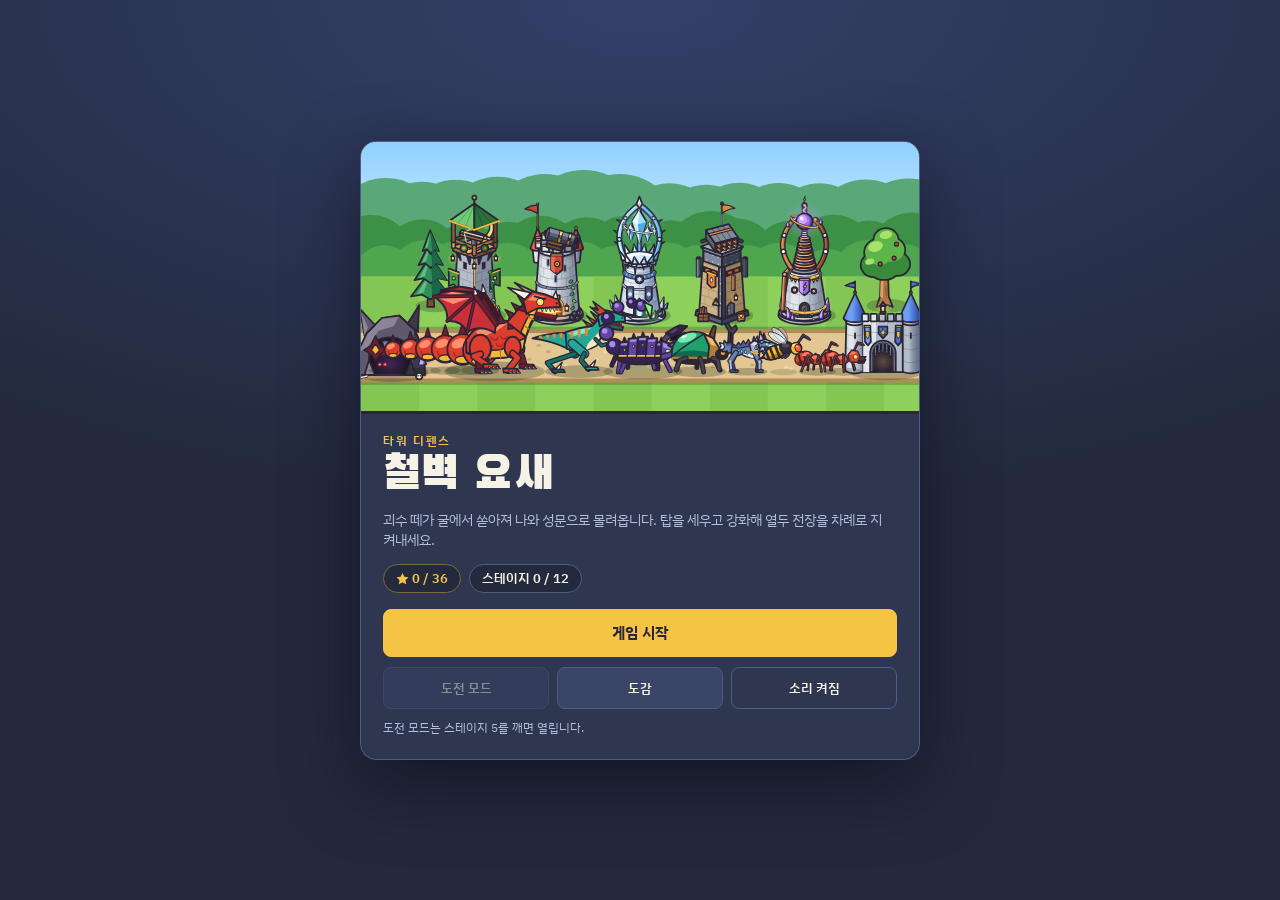
==== index.html @ b6dcef76 "로비와 스테이지 선택 추가: 열두 스테이지를 차례로 깨는 구성 게임을 열면 로비가 먼저 나오고, 스테이지를 골라 하나씩 깨 나간다.  - 로비: 탑과 괴수 행렬이 움직이는 머리 그" ====
<!doctype html>
<html lang="ko">
<head>
<meta charset="utf-8">
<meta name="viewport" content="width=device-width, initial-scale=1, viewport-fit=cover">
<title>철벽 요새</title>
<meta name="description" content="몰려오는 괴수 떼로부터 성문을 지키는 타워 디펜스 게임. 탑을 세우고 강화해 서른 번의 습격을 막아내세요.">
<meta name="theme-color" content="#232a3d">
<link rel="preconnect" href="https://fonts.googleapis.com">
<link rel="preconnect" href="https://fonts.gstatic.com" crossorigin>
<link rel="stylesheet" href="https://fonts.googleapis.com/css2?family=Black+Han+Sans&amp;family=IBM+Plex+Sans+KR:wght@400;500;600;700&amp;display=swap">
<link rel="stylesheet" href="css/style.css">
</head>
<body>
<div id="app">
  <header class="hud">
    <div class="stat lives" id="stat-lives" title="목숨">
      <svg class="ico" viewBox="0 0 20 20" aria-hidden="true"><path fill="currentColor" d="M10 17.5S3 13 3 8.2A3.8 3.8 0 0 1 10 6a3.8 3.8 0 0 1 7 2.2c0 4.8-7 9.3-7 9.3z"/></svg>
      <b id="hud-lives">20</b>
    </div>
    <div class="stat coin" title="골드">
      <svg class="ico" viewBox="0 0 20 20" aria-hidden="true"><path fill="currentColor" fill-rule="evenodd" d="M10 1.5a8.5 8.5 0 1 0 0 17 8.5 8.5 0 0 0 0-17zM7.2 7.2h5.6v5.6H7.2z"/></svg>
      <b id="hud-gold">220</b>
    </div>
    <div class="stat">
      <span class="sub stage-tag" id="hud-stage"></span><span class="sub">웨이브</span><b id="hud-wave">0</b><span class="sub" id="hud-of">/30</span>
    </div>
    <div class="hud-btns">
      <button class="icon-btn" id="btn-speed" type="button" aria-label="게임 속도" title="게임 속도">1×</button>
      <button class="icon-btn" id="btn-pause" type="button" aria-label="일시정지" aria-pressed="false" title="일시정지 (P)">
        <svg viewBox="0 0 20 20" aria-hidden="true"><path fill="currentColor" d="M5 3.5h3.5v13H5zM11.5 3.5H15v13h-3.5z"/></svg>
      </button>
      <button class="icon-btn sound-toggle" id="btn-sound" type="button" aria-label="소리" aria-pressed="true" title="소리">
        <svg viewBox="0 0 20 20" aria-hidden="true">
          <path fill="currentColor" d="M3 7.5h3L10.5 4v12L6 12.5H3z"/>
          <path class="on-mark" fill="none" stroke="currentColor" stroke-width="1.6" stroke-linecap="round" d="M13 7.2a4 4 0 0 1 0 5.6M15.2 5a7 7 0 0 1 0 10"/>
          <path class="off-mark" fill="none" stroke="currentColor" stroke-width="1.6" stroke-linecap="round" d="M13 7.5l4.5 5M17.5 7.5l-4.5 5"/>
        </svg>
      </button>
      <button class="icon-btn" id="btn-menu" type="button" aria-label="메뉴" title="메뉴">
        <svg viewBox="0 0 20 20" aria-hidden="true"><path fill="none" stroke="currentColor" stroke-width="1.8" stroke-linecap="round" d="M4 6h12M4 10h12M4 14h12"/></svg>
      </button>
    </div>
  </header>

  <main class="stage" id="stage">
    <canvas id="board" aria-label="전장. 빈 땅을 눌러 탑을 세웁니다."></canvas>
    <div class="toast" id="toast" role="status" hidden></div>
  </main>

  <aside class="tray" id="tray">
    <section class="panel" id="wavebox" aria-label="웨이브">
      <div class="wave-info">
        <span class="label" id="wave-label">다음</span>
        <div class="chips" id="wave-chips"></div>
        <span class="remain" id="wave-remain" hidden></span>
      </div>
      <div class="wave-go">
        <label class="auto" title="웨이브를 막아내면 다음 웨이브를 곧바로 부릅니다"><input type="checkbox" id="opt-auto"><span>자동</span></label>
        <button class="btn primary" id="btn-start" type="button">시작</button>
      </div>
    </section>

    <section class="panel" id="placing" hidden>
      <div class="placing-text">
        <div class="row"><strong id="plc-name"></strong><span class="stats" id="plc-stats"></span></div>
        <p class="blurb" id="plc-blurb"></p>
      </div>
      <button class="btn ghost" id="btn-cancel" type="button">취소</button>
    </section>

    <section id="shop" aria-label="탑"></section>

    <section class="panel" id="selected" hidden>
      <div class="row"><strong id="sel-name"></strong><span class="lvl" id="sel-level"></span><span class="stats" id="sel-stats"></span></div>
      <div class="actions-row">
        <button class="btn up" id="btn-upgrade" type="button"></button>
        <button class="btn" id="btn-sell" type="button"></button>
        <button class="btn" id="btn-target" type="button" title="누구를 먼저 노릴지 바꿉니다"></button>
        <button class="btn ghost" id="btn-close" type="button">닫기</button>
      </div>
    </section>
  </aside>
</div>

<!-- 로비 -->
<div class="screen" id="lobby">
  <div class="lobby">
    <canvas class="hero" id="hero" aria-hidden="true"></canvas>
    <div class="lobby-body">
      <p class="eyebrow">타워 디펜스</p>
      <h1>철벽 요새</h1>
      <p class="lede">괴수 떼가 굴에서 쏟아져 나와 성문으로 몰려옵니다. 탑을 세우고 강화해 열두 전장을 차례로 지켜내세요.</p>
      <div class="progress" id="lobby-progress"></div>
      <div class="lobby-actions">
        <button class="btn primary big" id="btn-play" type="button">스테이지 선택</button>
        <button class="btn big" id="btn-continue" type="button" hidden></button>
        <div class="lobby-row">
          <button class="btn" id="btn-challenge" type="button">도전 모드</button>
          <button class="btn" id="btn-codex" type="button">도감</button>
          <button class="btn ghost sound-toggle" id="btn-sound2" type="button" aria-pressed="true">소리 켜짐</button>
        </div>
        <p class="lobby-hint" id="lobby-hint"></p>
      </div>
    </div>
  </div>
</div>

<!-- 스테이지 선택 -->
<div class="screen" id="stages" hidden>
  <div class="board-screen">
    <header class="screen-head">
      <button class="btn ghost" id="btn-stages-back" type="button">← 로비</button>
      <h2>스테이지 선택</h2>
      <span class="stars-total" id="stages-total"></span>
    </header>
    <div class="stage-layout">
      <div class="stage-grid" id="stage-grid" role="radiogroup" aria-label="스테이지"></div>
      <section class="stage-detail" aria-live="polite">
        <canvas id="stage-thumb" width="480" height="300" aria-hidden="true"></canvas>
        <div class="stage-info">
          <p class="eyebrow" id="stage-no"></p>
          <h3 id="stage-name"></h3>
          <p class="stage-meta" id="stage-meta"></p>
          <div class="chips wrap" id="stage-enemies"></div>
          <p class="stage-note" id="stage-note"></p>
          <button class="btn primary big" id="btn-stage-start" type="button">시작</button>
        </div>
      </section>
    </div>
  </div>
</div>

<!-- 도전 모드 -->
<div class="screen" id="challenge" hidden>
  <div class="board-screen narrow">
    <header class="screen-head">
      <button class="btn ghost" id="btn-challenge-back" type="button">← 로비</button>
      <h2>도전 모드</h2>
    </header>
    <p class="lede">전장과 난이도를 골라 서른 웨이브를 버팁니다. 다 막아내면 무한 모드로 이어 갈 수 있습니다.</p>
    <div class="field">
      <span class="label" id="lbl-map">전장</span>
      <div class="maps" id="maps" role="radiogroup" aria-labelledby="lbl-map"></div>
      <p class="map-note" id="map-note"></p>
    </div>
    <div class="field">
      <span class="label" id="lbl-diff">난이도</span>
      <div class="seg" id="diffs" role="radiogroup" aria-labelledby="lbl-diff"></div>
    </div>
    <button class="btn primary big wide" id="btn-challenge-start" type="button">시작</button>
  </div>
</div>

<!-- 도감 -->
<div class="screen" id="codex" hidden>
  <div class="board-screen">
    <header class="screen-head">
      <button class="btn ghost" id="btn-codex-back" type="button">← 로비</button>
      <h2>도감</h2>
    </header>
    <h3 class="codex-title">탑</h3>
    <div class="codex-list" id="codex-towers"></div>
    <h3 class="codex-title">괴수</h3>
    <div class="codex-list" id="codex-enemies"></div>
  </div>
</div>

<!-- 일시정지 메뉴 -->
<div class="overlay" id="pause" hidden>
  <div class="sheet small">
    <p class="eyebrow" id="pause-eyebrow"></p>
    <h2 id="pause-title">잠시 멈춤</h2>
    <div class="stack">
      <button class="btn primary big" id="btn-resume" type="button">계속하기</button>
      <button class="btn big" id="btn-restart" type="button">처음부터 다시</button>
      <button class="btn big" id="btn-quit" type="button">나가기</button>
      <button class="btn ghost sound-toggle" id="btn-sound3" type="button" aria-pressed="true">소리 켜짐</button>
    </div>
  </div>
</div>

<!-- 결과 -->
<div class="overlay" id="result" hidden>
  <div class="sheet">
    <p class="eyebrow" id="result-eyebrow"></p>
    <h2 id="result-title"></h2>
    <div class="stars" id="result-stars" hidden><span>★</span><span>★</span><span>★</span></div>
    <p class="lede" id="result-text"></p>
    <dl class="tally">
      <div><dt>막아낸 웨이브</dt><dd id="tally-wave">0</dd></div>
      <div><dt>물리친 적</dt><dd id="tally-kills">0</dd></div>
      <div><dt>남은 목숨</dt><dd id="tally-lives">0</dd></div>
    </dl>
    <div class="menu-foot">
      <div class="actions">
        <button class="btn" id="btn-home" type="button">스테이지 선택</button>
        <button class="btn" id="btn-endless" type="button" hidden>무한 모드로 계속</button>
        <button class="btn" id="btn-retry" type="button">다시 하기</button>
        <button class="btn primary" id="btn-next" type="button" hidden>다음 스테이지</button>
      </div>
    </div>
  </div>
</div>

<script src="js/data.js"></script>
<script src="js/sim.js"></script>
<script src="js/art/common.js"></script>
<script src="js/art/tower-crossbow.js"></script>
<script src="js/art/tower-cannon.js"></script>
<script src="js/art/tower-frost.js"></script>
<script src="js/art/tower-rocket.js"></script>
<script src="js/art/tower-tesla.js"></script>
<script src="js/art/enemy-ant.js"></script>
<script src="js/art/enemy-wolf.js"></script>
<script src="js/art/enemy-beetle.js"></script>
<script src="js/art/enemy-hornet.js"></script>
<script src="js/art/enemy-scorpion.js"></script>
<script src="js/art/enemy-raptor.js"></script>
<script src="js/art/enemy-dragon.js"></script>
<script src="js/art/terrain.js"></script>
<script src="js/render.js"></script>
<script src="js/audio.js"></script>
<script src="js/main.js"></script>
</body>
</html>
---- css/style.css ----
:root {
  /* 배치: 위에 상황판, 가운데 전장(캔버스), 아래에 건설 서랍. 가로로 넓은 화면에서는 서랍이 오른쪽 옆으로 간다. */
  color-scheme: dark;
  --night: #232a3d;        /* 성벽 그늘빛 바탕 */
  --night-2: #2e3650;
  --night-3: #3b4567;
  --line: #505c86;
  --paper: #f7f2e6;
  --paper-dim: #b6bfd8;
  --jade: #6fd66a;         /* 강화·좋은 소식 */
  --vermilion: #ff6b55;    /* 목숨·경고 */
  --gold: #f6c445;         /* 골드·주요 버튼 */
  --gold-deep: #dba62a;
  --ink: #2b2536;
  --stone: #b5bdca;
  --blue: #8fb8ff;
  --font-display: "Black Han Sans", "Do Hyeon", "Apple SD Gothic Neo", "Malgun Gothic", sans-serif;
  --font-ui: "IBM Plex Sans KR", "Apple SD Gothic Neo", "Malgun Gothic", "Noto Sans KR", system-ui, sans-serif;
  --gutter-l: max(16px, env(safe-area-inset-left, 0px));
  --gutter-r: max(16px, env(safe-area-inset-right, 0px));
}

*, *::before, *::after { box-sizing: border-box; }
[hidden] { display: none !important; }

html { height: 100%; }

body {
  height: 100%;
  margin: 0;
  overflow: hidden;
  background: var(--night);
  color: var(--paper);
  font-family: var(--font-ui);
  font-size: 14px;
  line-height: 1.45;
  padding-left: max(16px, env(safe-area-inset-left, 0px));
  padding-right: max(16px, env(safe-area-inset-right, 0px));
  padding-block: 8px;
  -webkit-tap-highlight-color: transparent;
  -webkit-user-select: none;
  user-select: none;
  touch-action: manipulation;
}

button { font: inherit; color: inherit; }
:focus-visible { outline: 2px solid var(--gold); outline-offset: 2px; }

#app {
  height: 100%;
  max-width: 1320px;
  margin-inline: auto;
  display: grid;
  grid-template-columns: minmax(0, 1fr);
  grid-template-rows: auto minmax(0, 1fr) auto;
  grid-template-areas: "hud" "stage" "tray";
  gap: 8px;
}

/* ───── 상황판 ───── */

.hud {
  grid-area: hud;
  display: flex;
  align-items: center;
  gap: 12px;
  min-height: 36px;
}

.stat {
  display: inline-flex;
  align-items: baseline;
  gap: 4px;
  font-size: 17px;
  font-variant-numeric: tabular-nums;
  white-space: nowrap;
}
.stat b { font-weight: 700; }
.stat .ico { width: 16px; height: 16px; align-self: center; flex: none; }
.stat.lives .ico { color: var(--vermilion); }
.stat.coin .ico { color: var(--gold); }
.stat .sub { font-size: 12px; color: var(--paper-dim); }
.stat.low b { color: var(--vermilion); }

.hud-btns { margin-left: auto; display: flex; gap: 6px; }

.icon-btn {
  width: 36px;
  height: 36px;
  padding: 0;
  display: grid;
  place-items: center;
  border: 1px solid var(--line);
  border-radius: 8px;
  background: var(--night-2);
  font-weight: 700;
  font-size: 13px;
  font-variant-numeric: tabular-nums;
  cursor: pointer;
}
.icon-btn svg { width: 18px; height: 18px; }
.icon-btn:hover { background: var(--night-3); }
.icon-btn.on { background: var(--gold); border-color: var(--gold); color: var(--ink); }
#btn-sound .off-mark { display: none; }
#btn-sound[aria-pressed="false"] .off-mark { display: inline; }
#btn-sound[aria-pressed="false"] .on-mark { display: none; }

/* ───── 고갯길 ───── */

.stage {
  grid-area: stage;
  position: relative;
  min-width: 0;
  min-height: 0;
  overflow: hidden;
}

#board {
  position: absolute;
  display: block;
  border-radius: 10px;
  background: #84c653;
  cursor: pointer;
  touch-action: none;
}

.toast {
  position: absolute;
  left: 50%;
  bottom: 10px;
  transform: translateX(-50%);
  width: max-content;
  max-width: calc(100% - 20px);
  padding: 7px 14px;
  border: 1px solid var(--line);
  border-radius: 12px;
  background: rgba(35, 42, 61, 0.95);
  font-size: 13px;
  text-align: center;
  text-wrap: balance;
  pointer-events: none;
}

/* ───── 건설 서랍 ───── */

.tray {
  grid-area: tray;
  display: grid;
  grid-template-columns: minmax(0, 1fr);
  grid-template-rows: 62px 90px;
  gap: 8px;
  min-height: 0;
}

.panel {
  min-width: 0;
  padding: 8px 10px;
  border: 1px solid var(--line);
  border-radius: 10px;
  background: var(--night-2);
}

#wavebox, #placing { grid-row: 1; grid-column: 1; }
#shop, #selected { grid-row: 2; grid-column: 1; }
.tray.is-placing #wavebox { visibility: hidden; }
.tray.is-selected #shop { visibility: hidden; }

.label {
  font-size: 12px;
  font-weight: 600;
  color: var(--paper-dim);
  white-space: nowrap;
}

#wavebox { display: flex; align-items: center; gap: 10px; }
.wave-info { flex: 1; min-width: 0; display: flex; align-items: center; gap: 8px; overflow: hidden; }
.wave-go { display: flex; align-items: center; gap: 10px; flex: none; }

.chips { display: flex; gap: 6px; min-width: 0; }
.chip {
  display: inline-flex;
  align-items: center;
  gap: 1px;
  padding: 0 6px 0 0;
  border: 0;
  background: none;
  font-size: 13px;
  font-weight: 600;
  font-variant-numeric: tabular-nums;
  white-space: nowrap;
  cursor: pointer;
}
.chip canvas { width: 28px; height: 28px; }
.remain { font-size: 13px; font-variant-numeric: tabular-nums; white-space: nowrap; }

.auto {
  display: inline-flex;
  align-items: center;
  gap: 5px;
  font-size: 12px;
  color: var(--paper-dim);
  white-space: nowrap;
  cursor: pointer;
}
.auto input { width: 16px; height: 16px; margin: 0; accent-color: var(--jade); }

.btn {
  appearance: none;
  min-height: 34px;
  padding: 6px 12px;
  border: 1px solid var(--line);
  border-radius: 8px;
  background: var(--night-3);
  font-size: 13px;
  font-weight: 600;
  font-variant-numeric: tabular-nums;
  white-space: nowrap;
  cursor: pointer;
}
.btn:hover:not(:disabled) { border-color: var(--paper-dim); }
.btn:disabled { opacity: 0.45; cursor: default; }
.btn.primary { background: var(--gold); border-color: var(--gold); color: var(--ink); font-weight: 700; }
.btn.primary:hover:not(:disabled) { background: #ffd666; border-color: #ffd666; }
.btn.up { background: #2f6a3c; border-color: var(--jade); }
.btn.ghost { background: none; }
.btn .unit, .card-cost i { font-style: normal; font-weight: 500; font-size: 0.85em; opacity: 0.8; margin-left: 1px; }

#placing { display: flex; align-items: center; gap: 10px; padding-block: 6px; }
.placing-text { flex: 1; min-width: 0; }
.row { display: flex; align-items: baseline; gap: 8px; min-width: 0; }
.row strong { font-size: 14px; white-space: nowrap; }
.lvl { font-size: 12px; color: var(--gold); white-space: nowrap; }
.stats {
  min-width: 0;
  overflow: hidden;
  text-overflow: ellipsis;
  white-space: nowrap;
  font-size: 12px;
  font-variant-numeric: tabular-nums;
}
.stats i { font-style: normal; color: var(--paper-dim); margin-right: 3px; }
.stats span + span { margin-left: 9px; }
.stats em { font-style: normal; color: var(--jade); }
.blurb {
  margin: 0;
  display: -webkit-box;
  -webkit-box-orient: vertical;
  -webkit-line-clamp: 2;
  line-clamp: 2;
  overflow: hidden;
  font-size: 12px;
  line-height: 1.3;
  color: var(--paper-dim);
}

#selected { display: flex; flex-direction: column; justify-content: center; gap: 6px; }
.actions-row { display: flex; gap: 6px; }
.actions-row .btn { flex: 1 1 0; min-width: 0; padding-inline: 6px; }
.actions-row .btn.ghost { flex: 0 0 auto; padding-inline: 10px; }

#shop { display: grid; grid-template-columns: repeat(5, minmax(0, 1fr)); gap: 6px; }

.card {
  position: relative;
  min-width: 0;
  padding: 4px 2px;
  display: flex;
  flex-direction: column;
  align-items: center;
  justify-content: center;
  gap: 0;
  border: 1px solid var(--line);
  border-radius: 10px;
  background: var(--night-2);
  cursor: pointer;
}
.card:hover { background: var(--night-3); }
.card-ico { width: 42px; height: 49px; margin-top: -4px; }
.card-nm { font-size: 12px; font-weight: 600; line-height: 1.25; }
.card-cost { font-size: 12px; line-height: 1.25; color: var(--gold); font-variant-numeric: tabular-nums; }
.card-key { display: none; }
.card.poor .card-ico, .card.poor .card-nm { opacity: 0.45; }
.card.poor .card-cost { color: var(--vermilion); }
.card[aria-pressed="true"] { border-color: var(--gold); background: var(--night-3); box-shadow: inset 0 0 0 1px var(--gold); }
.card.locked { cursor: default; border-style: dashed; background: var(--night); }
.card.locked .card-ico { opacity: 0.25; filter: grayscale(1); }
.card.locked .card-nm { opacity: 0.5; }
.card.locked .card-cost { color: var(--paper-dim); font-size: 10.5px; }

/* ───── 넓은 화면: 서랍을 오른쪽으로 ───── */

@media (min-aspect-ratio: 5/4) {
  #app {
    grid-template-columns: minmax(0, 1fr) clamp(208px, 25vw, 288px);
    grid-template-rows: auto minmax(0, 1fr);
    grid-template-areas: "hud hud" "stage tray";
    column-gap: 12px;
  }
  .hud { gap: 20px; }
  .tray {
    grid-template-rows: auto auto auto;
    align-content: start;
    overflow-y: auto;
    scrollbar-width: thin;
  }
  #wavebox { grid-row: 1; flex-direction: column; align-items: stretch; gap: 8px; }
  #shop { grid-row: 2; grid-template-columns: minmax(0, 1fr); }
  #placing, #selected { grid-row: 3; }
  .tray.is-placing #wavebox, .tray.is-selected #shop { visibility: visible; }

  .wave-info { min-height: 30px; }
  .wave-go { justify-content: space-between; }
  .wave-go .btn { flex: 1; }

  .card {
    flex-direction: row;
    justify-content: flex-start;
    gap: 8px;
    padding: 3px 10px 3px 6px;
    text-align: left;
  }
  .card-ico { width: 38px; height: 44px; margin-top: 0; }
  .card-nm { flex: 1; font-size: 14px; }
  .card-cost { font-size: 13px; }
  .card-key {
    display: inline-block;
    min-width: 18px;
    padding: 0 4px;
    border: 1px solid var(--line);
    border-radius: 4px;
    font-size: 11px;
    text-align: center;
    color: var(--paper-dim);
  }

  #placing { flex-direction: column; align-items: stretch; }
  .row { flex-wrap: wrap; row-gap: 2px; }
  .stats { white-space: normal; }
  .blurb { display: block; margin-top: 4px; line-height: 1.45; }
  .actions-row { flex-wrap: wrap; }
  .actions-row .btn { flex: 1 1 40%; }
  .actions-row .btn.ghost { flex: 1 1 40%; }
}

@media (min-aspect-ratio: 5/4) and (max-height: 520px) {
  .card-ico { width: 27px; height: 32px; margin-top: 0; }
  .card { padding-block: 2px; }
  .tray { gap: 6px; }
}

@media (max-width: 520px) {
  .stage-tag { display: none; }
}
@media (max-width: 420px) {
  #btn-sound { display: none; }
  .hud { gap: 10px; }
}

/* ───── 로비와 그 아래 화면들 ───── */

.screen {
  position: fixed;
  inset: 0;
  z-index: 30;
  display: grid;
  place-items: center;
  overflow-y: auto;
  padding: calc(14px + env(safe-area-inset-top, 0px)) var(--gutter-r) calc(14px + env(safe-area-inset-bottom, 0px)) var(--gutter-l);
  background:
    radial-gradient(120% 80% at 50% 0%, #34406a 0%, transparent 70%),
    var(--night);
  -webkit-user-select: none;
  user-select: none;
}

.lobby, .board-screen {
  width: min(100%, 880px);
  border: 1px solid var(--line);
  border-radius: 16px;
  background: var(--night-2);
  box-shadow: 0 24px 70px rgba(8, 10, 22, 0.55);
}
.lobby { width: min(100%, 560px); overflow: hidden; }
.board-screen { padding: 14px 18px 20px; }
.board-screen.narrow { width: min(100%, 620px); }

.hero {
  display: block;
  width: 100%;
  aspect-ratio: 2.05 / 1;
  background: #8ed05c;
  border-bottom: 3px solid var(--ink);
}
.lobby-body { padding: 18px 22px 22px; }
.lobby h1, .screen-head h2, .sheet h1, .sheet h2 {
  margin: 2px 0 8px;
  font-family: var(--font-display);
  font-weight: 400;
  line-height: 1.1;
  text-wrap: balance;
}
.lobby h1 { font-size: 46px; letter-spacing: 0.01em; }

.eyebrow {
  margin: 0;
  font-size: 12px;
  font-weight: 600;
  letter-spacing: 0.14em;
  color: var(--gold);
}
.lede { margin: 0 0 14px; color: var(--paper-dim); max-width: 36em; }

.progress { display: flex; flex-wrap: wrap; gap: 8px; margin-bottom: 16px; }
.pill {
  padding: 4px 12px;
  border: 1px solid var(--line);
  border-radius: 999px;
  background: var(--night);
  font-size: 13px;
  font-weight: 600;
  font-variant-numeric: tabular-nums;
}
.pill.gold { color: var(--gold); border-color: #7a6a3a; }

.lobby-actions { display: grid; gap: 10px; }
.lobby-row { display: grid; grid-template-columns: repeat(3, minmax(0, 1fr)); gap: 8px; }
.lobby-row .btn { min-height: 42px; padding-inline: 6px; }
.lobby-hint { margin: 0; min-height: 1.45em; font-size: 12px; color: var(--paper-dim); }
.btn.big { min-height: 48px; font-size: 15px; }
.btn.wide { width: 100%; }

.screen-head { display: flex; align-items: center; gap: 10px; margin-bottom: 12px; }
.screen-head h2 { flex: 1; margin: 0; font-size: 26px; }
.stars-total { font-weight: 700; color: var(--gold); font-variant-numeric: tabular-nums; white-space: nowrap; }

/* 스테이지 선택 */
.stage-layout { display: grid; grid-template-columns: minmax(0, 1fr); gap: 14px; }
.stage-grid { display: grid; grid-template-columns: repeat(4, minmax(0, 1fr)); gap: 8px; align-content: start; }
.stage-tile {
  min-width: 0;
  aspect-ratio: 1 / 0.86;
  padding: 4px;
  display: flex;
  flex-direction: column;
  align-items: center;
  justify-content: center;
  gap: 2px;
  border: 2px solid var(--line);
  border-radius: 12px;
  background: var(--night-3);
  cursor: pointer;
}
.stage-tile .num { font-family: var(--font-display); font-size: 28px; line-height: 1; }
.tile-stars { font-size: 13px; letter-spacing: 1px; color: var(--gold); white-space: nowrap; }
.stage-tile.done { background: #3a5a4a; border-color: #5c8f6c; }
.stage-tile.locked { background: var(--night); border-style: dashed; cursor: default; }
.stage-tile.locked .num { opacity: 0.35; }
.stage-tile.locked .tile-stars { color: var(--paper-dim); letter-spacing: 0; font-size: 11px; }
.stage-tile[aria-checked="true"] { border-color: var(--gold); box-shadow: 0 0 0 2px var(--gold); }

.stage-detail {
  display: grid;
  grid-template-columns: minmax(0, 1fr);
  gap: 12px;
  padding: 12px;
  border: 1px solid var(--line);
  border-radius: 12px;
  background: var(--night);
}
#stage-thumb { display: block; width: 100%; aspect-ratio: 16 / 10; border-radius: 8px; border: 2px solid var(--ink); }
.stage-info { min-width: 0; display: grid; gap: 6px; align-content: start; }
.stage-info h3 { margin: 0; font-family: var(--font-display); font-weight: 400; font-size: 26px; line-height: 1.15; }
.stage-meta { margin: 0; font-size: 13px; color: var(--paper-dim); font-variant-numeric: tabular-nums; }
.stage-note { margin: 0; min-height: 2.9em; font-size: 13px; }
.chips.wrap { flex-wrap: wrap; gap: 2px; }
.chips.wrap .chip { padding: 0; }
.chips.wrap .chip canvas { width: 36px; height: 36px; }

@media (min-width: 720px) {
  .stage-layout { grid-template-columns: minmax(0, 1fr) minmax(0, 1.05fr); }
}
@media (max-width: 719px) and (min-width: 460px) {
  .stage-detail { grid-template-columns: minmax(0, 0.9fr) minmax(0, 1fr); }
}

/* 도전 모드 */
.field { display: grid; gap: 6px; margin-bottom: 14px; }
.maps { display: grid; grid-template-columns: repeat(4, minmax(0, 1fr)); gap: 8px; }
.map-btn {
  min-width: 0;
  padding: 5px;
  display: grid;
  gap: 1px;
  border: 1px solid var(--line);
  border-radius: 10px;
  background: var(--night);
  text-align: left;
  cursor: pointer;
}
.map-btn canvas { width: 100%; aspect-ratio: 16 / 10; display: block; border-radius: 6px; margin-bottom: 3px; }
.map-btn strong { font-size: 12px; white-space: nowrap; overflow: hidden; text-overflow: ellipsis; }
.map-btn span { font-size: 11px; color: var(--paper-dim); font-variant-numeric: tabular-nums; }
.map-btn[aria-checked="true"] { border-color: var(--gold); background: var(--night-3); box-shadow: inset 0 0 0 1px var(--gold); }
.map-note { margin: 0; font-size: 12px; color: var(--paper-dim); min-height: 1.45em; }
@media (max-width: 480px) {
  .maps { grid-template-columns: repeat(3, minmax(0, 1fr)); }
}

.seg { display: grid; grid-template-columns: repeat(3, minmax(0, 1fr)); gap: 0; border: 1px solid var(--line); border-radius: 8px; overflow: hidden; }
.seg button {
  padding: 9px 4px;
  border: 0;
  background: var(--night);
  font-size: 13px;
  font-weight: 600;
  cursor: pointer;
}
.seg button + button { border-left: 1px solid var(--line); }
.seg button[aria-checked="true"] { background: var(--gold); color: var(--ink); }

/* 도감 */
.codex-title { margin: 14px 0 8px; font-size: 14px; color: var(--paper-dim); }
.codex-list { display: grid; grid-template-columns: repeat(auto-fill, minmax(min(100%, 380px), 1fr)); gap: 10px; }
.codex-card {
  min-width: 0;
  display: grid;
  grid-template-columns: minmax(0, 1fr);
  gap: 8px;
  padding: 10px;
  border: 1px solid var(--line);
  border-radius: 12px;
  background: var(--night);
}
.codex-card canvas { display: block; width: 100%; border-radius: 8px; background: #8ed05c; }
.codex-card.enemy { grid-template-columns: 108px minmax(0, 1fr); align-items: start; }
.codex-card h4 { margin: 0 0 4px; font-size: 16px; display: flex; flex-wrap: wrap; align-items: center; gap: 6px; }
.codex-card p { margin: 0 0 4px; font-size: 13px; color: var(--paper-dim); }
.tag {
  padding: 1px 8px;
  border-radius: 999px;
  background: var(--night-3);
  font-size: 11px;
  font-weight: 600;
  color: var(--gold);
  font-variant-numeric: tabular-nums;
}
.codex-stats { display: flex; flex-wrap: wrap; gap: 2px 12px; font-variant-numeric: tabular-nums; }
.codex-stats i { font-style: normal; margin-right: 4px; color: var(--paper); font-weight: 600; }
.codex-card .codex-from { font-size: 12px; margin: 0; }

/* ───── 일시정지 메뉴 · 결과 ───── */

.overlay {
  position: fixed;
  inset: 0;
  z-index: 20;
  display: grid;
  place-items: center;
  overflow-y: auto;
  padding: calc(16px + env(safe-area-inset-top, 0px)) var(--gutter-r) calc(16px + env(safe-area-inset-bottom, 0px)) var(--gutter-l);
  background: rgba(24, 29, 44, 0.72);
}

.sheet {
  position: relative;
  width: min(100%, 440px);
  padding: 30px 22px 22px;
  overflow: hidden;
  border: 1px solid var(--line);
  border-radius: 14px;
  background: var(--night-2);
  box-shadow: 0 24px 70px rgba(4, 6, 16, 0.6);
}
.sheet.small { width: min(100%, 340px); }
/* 성벽의 톱니(성가퀴) */
.sheet::before {
  content: "";
  position: absolute;
  inset: 0 0 auto 0;
  height: 13px;
  background:
    linear-gradient(var(--stone), var(--stone)) left bottom / 100% 5px no-repeat,
    repeating-linear-gradient(90deg, var(--stone) 0 16px, transparent 16px 28px) left top / 100% 9px no-repeat;
}
.sheet h2 { font-size: 32px; }
.stack { display: grid; gap: 10px; margin-top: 12px; }

.stars { display: flex; gap: 6px; margin: 2px 0 10px; font-size: 44px; line-height: 1; }
.stars span { color: #4a5478; }
.stars span.on { color: var(--gold); text-shadow: 0 2px 0 #9a7214; }

.menu-foot { display: flex; align-items: center; justify-content: space-between; gap: 10px; margin-top: 18px; flex-wrap: wrap; }
.sheet .actions { display: flex; flex-wrap: wrap; gap: 8px; justify-content: flex-end; margin-left: auto; }
.sheet .actions .btn { min-height: 42px; padding-inline: 14px; font-size: 14px; }

.tally { display: grid; grid-template-columns: repeat(3, minmax(0, 1fr)); gap: 8px; margin: 0 0 4px; }
.tally div { padding: 10px 8px; border: 1px solid var(--line); border-radius: 10px; background: var(--night); }
.tally dt { font-size: 12px; color: var(--paper-dim); }
.tally dd { margin: 0; font-size: 22px; font-weight: 700; font-variant-numeric: tabular-nums; }

@media (max-height: 620px) {
  .lobby h1 { font-size: 36px; }
  .hero { aspect-ratio: 2.6 / 1; }
  .lobby-body { padding: 12px 18px 16px; }
  .lede { margin-bottom: 10px; }
}

@media (prefers-reduced-motion: no-preference) {
  .overlay { animation: fade 0.22s ease-out; }
  .screen > * { animation: arrive 0.22s ease-out; }
  .toast { animation: rise 0.2s ease-out; }
  .stars span.on { animation: pop 0.4s ease-out backwards; }
  .stars span.on:nth-child(2) { animation-delay: 0.15s; }
  .stars span.on:nth-child(3) { animation-delay: 0.3s; }
}
@keyframes fade { from { opacity: 0.4; } to { opacity: 1; } }
@keyframes arrive { from { opacity: 0.5; transform: translateY(8px); } to { opacity: 1; transform: none; } }
@keyframes rise { from { opacity: 0.4; transform: translate(-50%, 6px); } to { opacity: 1; transform: translate(-50%, 0); } }
@keyframes pop { from { transform: scale(0.3); opacity: 0; } 60% { transform: scale(1.25); } to { transform: scale(1); opacity: 1; } }
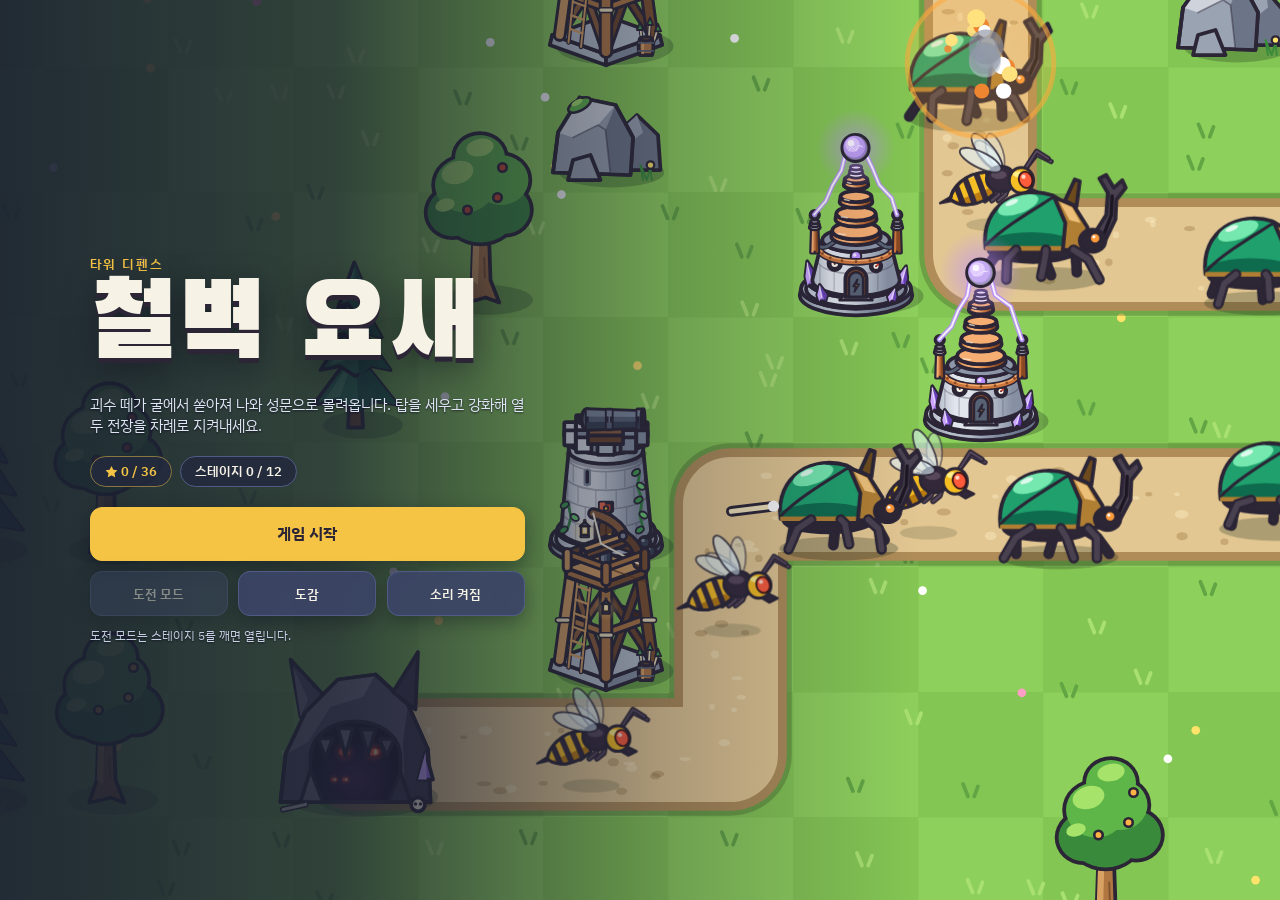
==== commit c768dcd4: "로비를 화면 전체로 다시 만들고 뒤에 실제 전투 장면을 흘려보낸다 탑과 괴수가 한 줄로 늘어선 머리 그림을 없애고, 로비 뒤에서 게임을 실제로 돌리며 카메라가 길을 따라 미끄러지듯" ====
--- a/index.html
+++ b/index.html
@@ -83,25 +83,25 @@
   </aside>
 </div>
 
+<!-- 로비 뒤로 흐르는 전투 장면 -->
+<div id="backdrop"><canvas id="hero" aria-hidden="true"></canvas></div>
+
 <!-- 로비 -->
 <div class="screen" id="lobby">
-  <div class="lobby">
-    <canvas class="hero" id="hero" aria-hidden="true"></canvas>
-    <div class="lobby-body">
-      <p class="eyebrow">타워 디펜스</p>
-      <h1>철벽 요새</h1>
-      <p class="lede">괴수 떼가 굴에서 쏟아져 나와 성문으로 몰려옵니다. 탑을 세우고 강화해 열두 전장을 차례로 지켜내세요.</p>
-      <div class="progress" id="lobby-progress"></div>
-      <div class="lobby-actions">
-        <button class="btn primary big" id="btn-play" type="button">스테이지 선택</button>
-        <button class="btn big" id="btn-continue" type="button" hidden></button>
-        <div class="lobby-row">
-          <button class="btn" id="btn-challenge" type="button">도전 모드</button>
-          <button class="btn" id="btn-codex" type="button">도감</button>
-          <button class="btn ghost sound-toggle" id="btn-sound2" type="button" aria-pressed="true">소리 켜짐</button>
-        </div>
-        <p class="lobby-hint" id="lobby-hint"></p>
-      </div>
+  <div class="lobby-ui">
+    <p class="eyebrow">타워 디펜스</p>
+    <h1>철벽 요새</h1>
+    <p class="lede">괴수 떼가 굴에서 쏟아져 나와 성문으로 몰려옵니다. 탑을 세우고 강화해 열두 전장을 차례로 지켜내세요.</p>
+    <div class="progress" id="lobby-progress"></div>
+    <div class="lobby-actions">
+      <button class="btn primary big" id="btn-play" type="button">스테이지 선택</button>
+      <button class="btn big" id="btn-continue" type="button" hidden></button>
+      <div class="lobby-row">
+        <button class="btn" id="btn-challenge" type="button">도전 모드</button>
+        <button class="btn" id="btn-codex" type="button">도감</button>
+        <button class="btn sound-toggle" id="btn-sound2" type="button" aria-pressed="true">소리 켜짐</button>
+      </div>
+      <p class="lobby-hint" id="lobby-hint"></p>
     </div>
   </div>
 </div>
--- a/css/style.css
+++ b/css/style.css
@@ -356,7 +356,16 @@
   .hud { gap: 10px; }
 }
 
-/* ───── 로비와 그 아래 화면들 ───── */
+/* ───── 로비와 그 아래 화면들 ─────
+   뒤에는 전투 장면이 화면 가득 흐르고, 그 위에 어두운 막과 글·단추를 얹는다. */
+
+#backdrop {
+  position: fixed;
+  inset: 0;
+  z-index: 25;
+  background: var(--night);
+}
+#hero { display: block; width: 100%; height: 100%; }
 
 .screen {
   position: fixed;
@@ -366,40 +375,38 @@
   place-items: center;
   overflow-y: auto;
   padding: calc(14px + env(safe-area-inset-top, 0px)) var(--gutter-r) calc(14px + env(safe-area-inset-bottom, 0px)) var(--gutter-l);
-  background:
-    radial-gradient(120% 80% at 50% 0%, #34406a 0%, transparent 70%),
-    var(--night);
+  background: rgba(27, 33, 50, 0.8);
   -webkit-user-select: none;
   user-select: none;
 }
 
-.lobby, .board-screen {
-  width: min(100%, 880px);
-  border: 1px solid var(--line);
-  border-radius: 16px;
-  background: var(--night-2);
-  box-shadow: 0 24px 70px rgba(8, 10, 22, 0.55);
-}
-.lobby { width: min(100%, 560px); overflow: hidden; }
-.board-screen { padding: 14px 18px 20px; }
-.board-screen.narrow { width: min(100%, 620px); }
-
-.hero {
-  display: block;
-  width: 100%;
-  aspect-ratio: 2.05 / 1;
-  background: #8ed05c;
-  border-bottom: 3px solid var(--ink);
-}
-.lobby-body { padding: 18px 22px 22px; }
-.lobby h1, .screen-head h2, .sheet h1, .sheet h2 {
-  margin: 2px 0 8px;
+/* 로비: 화면 전체를 쓴다. 넓은 화면에서는 왼쪽에, 좁은 화면에서는 아래쪽에 글과 단추를 둔다. */
+#lobby {
+  place-items: center start;
+  padding-left: max(var(--gutter-l), min(7vw, 140px));
+  background: linear-gradient(90deg, rgba(27, 33, 50, 0.94) 0%, rgba(27, 33, 50, 0.8) 26%, rgba(27, 33, 50, 0.28) 52%, rgba(27, 33, 50, 0) 72%);
+}
+.lobby-ui {
+  width: min(100%, clamp(340px, 34vw, 560px));
+  display: grid;
+  gap: 0;
+}
+.lobby-ui .eyebrow { font-size: clamp(12px, 1vw, 16px); }
+.lobby-ui h1 {
+  margin: 0 0 clamp(8px, 1.4vh, 18px);
   font-family: var(--font-display);
   font-weight: 400;
-  line-height: 1.1;
-  text-wrap: balance;
-}
-.lobby h1 { font-size: 46px; letter-spacing: 0.01em; }
+  font-size: clamp(54px, 8.2vw, 136px);
+  line-height: 1.02;
+  letter-spacing: 0.01em;
+  text-shadow: 0 0.045em 0 var(--ink), 0 0.1em 0.3em rgba(10, 12, 24, 0.5);
+}
+.lobby-ui .lede {
+  margin: 0 0 clamp(14px, 2.2vh, 26px);
+  font-size: clamp(14px, 1.15vw, 19px);
+  color: #dfe5f5;
+  text-shadow: 0 1px 2px rgba(10, 12, 24, 0.7);
+}
 
 .eyebrow {
   margin: 0;
@@ -410,28 +417,72 @@
 }
 .lede { margin: 0 0 14px; color: var(--paper-dim); max-width: 36em; }
 
-.progress { display: flex; flex-wrap: wrap; gap: 8px; margin-bottom: 16px; }
+.progress { display: flex; flex-wrap: wrap; gap: 8px; margin-bottom: clamp(14px, 2.2vh, 24px); }
 .pill {
-  padding: 4px 12px;
+  padding: 5px 14px;
   border: 1px solid var(--line);
   border-radius: 999px;
-  background: var(--night);
-  font-size: 13px;
+  background: rgba(35, 42, 61, 0.88);
+  font-size: clamp(13px, 1vw, 16px);
   font-weight: 600;
   font-variant-numeric: tabular-nums;
 }
-.pill.gold { color: var(--gold); border-color: #7a6a3a; }
-
-.lobby-actions { display: grid; gap: 10px; }
-.lobby-row { display: grid; grid-template-columns: repeat(3, minmax(0, 1fr)); gap: 8px; }
-.lobby-row .btn { min-height: 42px; padding-inline: 6px; }
-.lobby-hint { margin: 0; min-height: 1.45em; font-size: 12px; color: var(--paper-dim); }
+.pill.gold { color: var(--gold); border-color: #8a7740; }
+
+.lobby-actions { display: grid; gap: clamp(8px, 1.2vh, 12px); }
+#lobby .lobby-actions .btn {
+  min-height: clamp(46px, 6vh, 66px);
+  font-size: clamp(15px, 1.25vw, 22px);
+  border-radius: 12px;
+  box-shadow: 0 6px 18px rgba(10, 12, 24, 0.35);
+}
+#lobby .lobby-actions .btn:not(.primary) { background: rgba(59, 69, 103, 0.92); }
+.lobby-row { display: grid; grid-template-columns: repeat(3, minmax(0, 1fr)); gap: clamp(8px, 0.8vw, 12px); }
+#lobby .lobby-row .btn { min-height: clamp(42px, 5vh, 56px); padding-inline: 6px; font-size: clamp(13px, 1vw, 18px); }
+.lobby-hint { margin: 0; min-height: 1.45em; font-size: clamp(12px, 0.9vw, 14px); color: #c9d1e6; text-shadow: 0 1px 2px rgba(10, 12, 24, 0.7); }
 .btn.big { min-height: 48px; font-size: 15px; }
 .btn.wide { width: 100%; }
+
+@media (max-aspect-ratio: 1/1), (max-width: 720px) {
+  #lobby {
+    place-items: end center;
+    padding-left: var(--gutter-l);
+    background: linear-gradient(0deg, rgba(27, 33, 50, 0.97) 0%, rgba(27, 33, 50, 0.9) 34%, rgba(27, 33, 50, 0.45) 58%, rgba(27, 33, 50, 0) 78%);
+  }
+  .lobby-ui { width: min(100%, 520px); padding-bottom: 6px; }
+  .lobby-ui h1 { font-size: clamp(50px, 15vw, 84px); }
+}
+
+.board-screen {
+  width: min(100%, 1180px);
+  padding: clamp(14px, 1.6vw, 26px) clamp(18px, 2vw, 30px) clamp(20px, 2vw, 30px);
+  border: 1px solid var(--line);
+  border-radius: 16px;
+  background: var(--night-2);
+  box-shadow: 0 24px 70px rgba(8, 10, 22, 0.55);
+}
+.board-screen.narrow { width: min(100%, 760px); }
 
 .screen-head { display: flex; align-items: center; gap: 10px; margin-bottom: 12px; }
 .screen-head h2 { flex: 1; margin: 0; font-size: 26px; }
 .stars-total { font-weight: 700; color: var(--gold); font-variant-numeric: tabular-nums; white-space: nowrap; }
+
+@media (min-width: 1200px) {
+  .board-screen { font-size: 16px; }
+  .screen-head h2 { font-size: 34px; }
+  .stars-total { font-size: 20px; }
+  .stage-tile .num { font-size: 42px; }
+  .tile-stars { font-size: 18px; }
+  .stage-tile.locked .tile-stars { font-size: 13px; }
+  .stage-info h3 { font-size: 36px; }
+  .stage-meta, .stage-note { font-size: 15px; }
+  .chips.wrap .chip canvas { width: 46px; height: 46px; }
+  .map-btn strong { font-size: 14px; }
+  .map-btn span { font-size: 12px; }
+  .seg button { font-size: 15px; padding-block: 11px; }
+  .codex-card h4 { font-size: 19px; }
+  .codex-card p { font-size: 14px; }
+}
 
 /* 스테이지 선택 */
 .stage-layout { display: grid; grid-template-columns: minmax(0, 1fr); gap: 14px; }
@@ -598,13 +649,6 @@
 .tally dt { font-size: 12px; color: var(--paper-dim); }
 .tally dd { margin: 0; font-size: 22px; font-weight: 700; font-variant-numeric: tabular-nums; }
 
-@media (max-height: 620px) {
-  .lobby h1 { font-size: 36px; }
-  .hero { aspect-ratio: 2.6 / 1; }
-  .lobby-body { padding: 12px 18px 16px; }
-  .lede { margin-bottom: 10px; }
-}
-
 @media (prefers-reduced-motion: no-preference) {
   .overlay { animation: fade 0.22s ease-out; }
   .screen > * { animation: arrive 0.22s ease-out; }
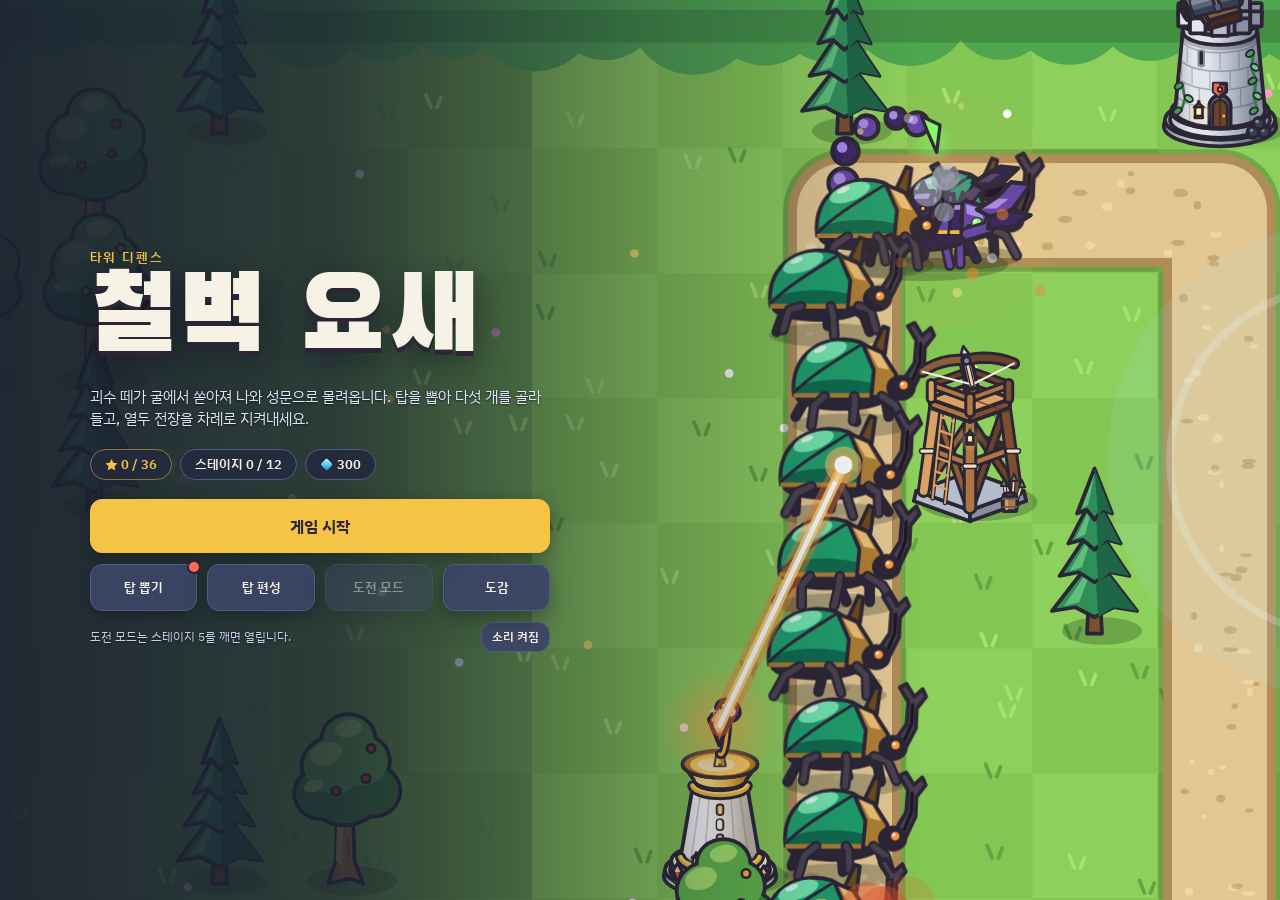
==== commit 81cb9d6a: "Add gacha, 5-slot loadout, longer maps and a hero unit; rebuild screens Game flow - Towers are now o" ====
--- a/index.html
+++ b/index.html
@@ -4,7 +4,7 @@
 <meta charset="utf-8">
 <meta name="viewport" content="width=device-width, initial-scale=1, viewport-fit=cover">
 <title>철벽 요새</title>
-<meta name="description" content="몰려오는 괴수 떼로부터 성문을 지키는 타워 디펜스 게임. 탑을 세우고 강화해 서른 번의 습격을 막아내세요.">
+<meta name="description" content="몰려오는 괴수 떼로부터 성문을 지키는 타워 디펜스 게임. 탑을 뽑아 편성하고 열두 스테이지를 차례로 지켜내세요.">
 <meta name="theme-color" content="#232a3d">
 <link rel="preconnect" href="https://fonts.googleapis.com">
 <link rel="preconnect" href="https://fonts.gstatic.com" crossorigin>
@@ -12,44 +12,47 @@
 <link rel="stylesheet" href="css/style.css">
 </head>
 <body>
-<div id="app">
-  <header class="hud">
-    <div class="stat lives" id="stat-lives" title="목숨">
-      <svg class="ico" viewBox="0 0 20 20" aria-hidden="true"><path fill="currentColor" d="M10 17.5S3 13 3 8.2A3.8 3.8 0 0 1 10 6a3.8 3.8 0 0 1 7 2.2c0 4.8-7 9.3-7 9.3z"/></svg>
-      <b id="hud-lives">20</b>
-    </div>
-    <div class="stat coin" title="골드">
-      <svg class="ico" viewBox="0 0 20 20" aria-hidden="true"><path fill="currentColor" fill-rule="evenodd" d="M10 1.5a8.5 8.5 0 1 0 0 17 8.5 8.5 0 0 0 0-17zM7.2 7.2h5.6v5.6H7.2z"/></svg>
-      <b id="hud-gold">220</b>
-    </div>
-    <div class="stat">
-      <span class="sub stage-tag" id="hud-stage"></span><span class="sub">웨이브</span><b id="hud-wave">0</b><span class="sub" id="hud-of">/30</span>
+<!-- 게임 화면: 전장이 화면 전체를 덮고, 상황판과 건설 서랍이 그 위에 얹힌다 -->
+<div id="app" hidden>
+  <main class="stage" id="stage">
+    <canvas id="board" aria-label="전장. 빈 땅을 눌러 탑을 세웁니다."></canvas>
+  </main>
+
+  <header class="hud" id="hud">
+    <div class="hud-stats glass">
+      <div class="stat lives" id="stat-lives" title="목숨">
+        <svg class="ico" viewBox="0 0 20 20" aria-hidden="true"><path fill="currentColor" d="M10 17.5S3 13 3 8.2A3.8 3.8 0 0 1 10 6a3.8 3.8 0 0 1 7 2.2c0 4.8-7 9.3-7 9.3z"/></svg>
+        <b id="hud-lives">20</b>
+      </div>
+      <div class="stat coin" title="골드">
+        <svg class="ico" viewBox="0 0 20 20" aria-hidden="true"><path fill="currentColor" fill-rule="evenodd" d="M10 1.5a8.5 8.5 0 1 0 0 17 8.5 8.5 0 0 0 0-17zM7.2 7.2h5.6v5.6H7.2z"/></svg>
+        <b id="hud-gold">220</b>
+      </div>
+      <div class="stat">
+        <span class="sub stage-tag" id="hud-stage"></span><span class="sub">웨이브</span><b id="hud-wave">0</b><span class="sub" id="hud-of">/30</span>
+      </div>
     </div>
     <div class="hud-btns">
-      <button class="icon-btn" id="btn-speed" type="button" aria-label="게임 속도" title="게임 속도">1×</button>
-      <button class="icon-btn" id="btn-pause" type="button" aria-label="일시정지" aria-pressed="false" title="일시정지 (P)">
+      <button class="icon-btn glass" id="btn-speed" type="button" aria-label="게임 속도" title="게임 속도 (F)">1×</button>
+      <button class="icon-btn glass" id="btn-pause" type="button" aria-label="일시정지" aria-pressed="false" title="일시정지 (P)">
         <svg viewBox="0 0 20 20" aria-hidden="true"><path fill="currentColor" d="M5 3.5h3.5v13H5zM11.5 3.5H15v13h-3.5z"/></svg>
       </button>
-      <button class="icon-btn sound-toggle" id="btn-sound" type="button" aria-label="소리" aria-pressed="true" title="소리">
+      <button class="icon-btn glass sound-toggle" id="btn-sound" type="button" aria-label="소리" aria-pressed="true" title="소리">
         <svg viewBox="0 0 20 20" aria-hidden="true">
           <path fill="currentColor" d="M3 7.5h3L10.5 4v12L6 12.5H3z"/>
           <path class="on-mark" fill="none" stroke="currentColor" stroke-width="1.6" stroke-linecap="round" d="M13 7.2a4 4 0 0 1 0 5.6M15.2 5a7 7 0 0 1 0 10"/>
           <path class="off-mark" fill="none" stroke="currentColor" stroke-width="1.6" stroke-linecap="round" d="M13 7.5l4.5 5M17.5 7.5l-4.5 5"/>
         </svg>
       </button>
-      <button class="icon-btn" id="btn-menu" type="button" aria-label="메뉴" title="메뉴">
+      <button class="icon-btn glass" id="btn-menu" type="button" aria-label="메뉴" title="메뉴">
         <svg viewBox="0 0 20 20" aria-hidden="true"><path fill="none" stroke="currentColor" stroke-width="1.8" stroke-linecap="round" d="M4 6h12M4 10h12M4 14h12"/></svg>
       </button>
     </div>
   </header>
 
-  <main class="stage" id="stage">
-    <canvas id="board" aria-label="전장. 빈 땅을 눌러 탑을 세웁니다."></canvas>
-    <div class="toast" id="toast" role="status" hidden></div>
-  </main>
-
+  <!-- 건설 서랍: 화면 아래 가운데 -->
   <aside class="tray" id="tray">
-    <section class="panel" id="wavebox" aria-label="웨이브">
+    <section class="panel glass" id="wavebox" aria-label="웨이브">
       <div class="wave-info">
         <span class="label" id="wave-label">다음</span>
         <div class="chips" id="wave-chips"></div>
@@ -61,7 +64,7 @@
       </div>
     </section>
 
-    <section class="panel" id="placing" hidden>
+    <section class="panel glass" id="placing" hidden>
       <div class="placing-text">
         <div class="row"><strong id="plc-name"></strong><span class="stats" id="plc-stats"></span></div>
         <p class="blurb" id="plc-blurb"></p>
@@ -71,7 +74,7 @@
 
     <section id="shop" aria-label="탑"></section>
 
-    <section class="panel" id="selected" hidden>
+    <section class="panel glass" id="selected" hidden>
       <div class="row"><strong id="sel-name"></strong><span class="lvl" id="sel-level"></span><span class="stats" id="sel-stats"></span></div>
       <div class="actions-row">
         <button class="btn up" id="btn-upgrade" type="button"></button>
@@ -83,7 +86,7 @@
   </aside>
 </div>
 
-<!-- 로비 뒤로 흐르는 전투 장면 -->
+<!-- 로비와 그 아래 화면들 뒤로 흐르는 전투 장면 -->
 <div id="backdrop"><canvas id="hero" aria-hidden="true"></canvas></div>
 
 <!-- 로비 -->
@@ -91,39 +94,51 @@
   <div class="lobby-ui">
     <p class="eyebrow">타워 디펜스</p>
     <h1>철벽 요새</h1>
-    <p class="lede">괴수 떼가 굴에서 쏟아져 나와 성문으로 몰려옵니다. 탑을 세우고 강화해 열두 전장을 차례로 지켜내세요.</p>
+    <p class="lede">괴수 떼가 굴에서 쏟아져 나와 성문으로 몰려옵니다. 탑을 뽑아 다섯 개를 골라 들고, 열두 전장을 차례로 지켜내세요.</p>
     <div class="progress" id="lobby-progress"></div>
     <div class="lobby-actions">
       <button class="btn primary big" id="btn-play" type="button">스테이지 선택</button>
       <button class="btn big" id="btn-continue" type="button" hidden></button>
       <div class="lobby-row">
+        <button class="btn" id="btn-gacha" type="button">탑 뽑기</button>
+        <button class="btn" id="btn-inventory" type="button">탑 편성</button>
         <button class="btn" id="btn-challenge" type="button">도전 모드</button>
         <button class="btn" id="btn-codex" type="button">도감</button>
-        <button class="btn sound-toggle" id="btn-sound2" type="button" aria-pressed="true">소리 켜짐</button>
-      </div>
-      <p class="lobby-hint" id="lobby-hint"></p>
+      </div>
+      <div class="lobby-foot">
+        <p class="lobby-hint" id="lobby-hint"></p>
+        <button class="btn ghost small sound-toggle" id="btn-sound2" type="button" aria-pressed="true">소리 켜짐</button>
+      </div>
     </div>
   </div>
 </div>
 
 <!-- 스테이지 선택 -->
 <div class="screen" id="stages" hidden>
-  <div class="board-screen">
+  <div class="full-ui">
     <header class="screen-head">
       <button class="btn ghost" id="btn-stages-back" type="button">← 로비</button>
       <h2>스테이지 선택</h2>
-      <span class="stars-total" id="stages-total"></span>
-    </header>
-    <div class="stage-layout">
-      <div class="stage-grid" id="stage-grid" role="radiogroup" aria-label="스테이지"></div>
-      <section class="stage-detail" aria-live="polite">
-        <canvas id="stage-thumb" width="480" height="300" aria-hidden="true"></canvas>
+      <span class="pill gold" id="stages-total"></span>
+    </header>
+    <div class="stages-body">
+      <div class="trail" id="trail">
+        <svg class="trail-line" id="trail-line" aria-hidden="true"><path id="trail-path"></path><path id="trail-done"></path></svg>
+        <div class="trail-nodes" id="stage-grid" role="radiogroup" aria-label="스테이지"></div>
+      </div>
+      <section class="stage-detail glass" aria-live="polite">
+        <canvas id="stage-thumb" width="540" height="330" aria-hidden="true"></canvas>
         <div class="stage-info">
           <p class="eyebrow" id="stage-no"></p>
           <h3 id="stage-name"></h3>
           <p class="stage-meta" id="stage-meta"></p>
           <div class="chips wrap" id="stage-enemies"></div>
           <p class="stage-note" id="stage-note"></p>
+          <div class="squad">
+            <span class="label">출전 탑</span>
+            <div class="squad-icons" id="stage-squad"></div>
+            <button class="btn ghost small" id="btn-squad-edit" type="button">편성</button>
+          </div>
           <button class="btn primary big" id="btn-stage-start" type="button">시작</button>
         </div>
       </section>
@@ -131,38 +146,91 @@
   </div>
 </div>
 
+<!-- 탑 뽑기 -->
+<div class="screen" id="gacha" hidden>
+  <div class="full-ui mid">
+    <header class="screen-head">
+      <button class="btn ghost" id="btn-gacha-back" type="button">← 로비</button>
+      <h2>탑 뽑기</h2>
+      <span class="pill" id="gacha-gems"></span>
+    </header>
+    <div class="gacha-body glass">
+      <div class="gacha-stage" id="gacha-stage">
+        <canvas id="chest" width="420" height="340" aria-hidden="true"></canvas>
+        <div class="pull-cards" id="pull-cards" aria-live="polite"></div>
+      </div>
+      <div class="gacha-actions">
+        <button class="btn primary big" id="btn-pull1" type="button"></button>
+        <button class="btn big" id="btn-pull5" type="button"></button>
+      </div>
+      <p class="odds" id="gacha-odds"></p>
+    </div>
+  </div>
+</div>
+
+<!-- 탑 편성(인벤토리) -->
+<div class="screen" id="inventory" hidden>
+  <div class="full-ui">
+    <header class="screen-head">
+      <button class="btn ghost" id="btn-inv-back" type="button">← 로비</button>
+      <h2>탑 편성</h2>
+      <span class="pill" id="inv-gems"></span>
+    </header>
+    <div class="inv-body">
+      <div class="inv-left">
+        <p class="label">출전 탑 <b id="inv-count"></b> — 전투에는 다섯 개까지 데려갈 수 있습니다</p>
+        <div class="slots" id="inv-slots"></div>
+        <p class="label">가진 탑</p>
+        <div class="inv-grid" id="inv-grid"></div>
+      </div>
+      <section class="inv-detail glass" aria-live="polite">
+        <canvas id="inv-art" width="540" height="300" aria-hidden="true"></canvas>
+        <h3 id="inv-name"></h3>
+        <p class="inv-blurb" id="inv-blurb"></p>
+        <p class="codex-stats" id="inv-stats"></p>
+        <p class="inv-rank" id="inv-rank"></p>
+        <button class="btn primary big" id="btn-equip" type="button"></button>
+      </section>
+    </div>
+  </div>
+</div>
+
 <!-- 도전 모드 -->
 <div class="screen" id="challenge" hidden>
-  <div class="board-screen narrow">
+  <div class="full-ui mid">
     <header class="screen-head">
       <button class="btn ghost" id="btn-challenge-back" type="button">← 로비</button>
       <h2>도전 모드</h2>
     </header>
-    <p class="lede">전장과 난이도를 골라 서른 웨이브를 버팁니다. 다 막아내면 무한 모드로 이어 갈 수 있습니다.</p>
-    <div class="field">
-      <span class="label" id="lbl-map">전장</span>
-      <div class="maps" id="maps" role="radiogroup" aria-labelledby="lbl-map"></div>
-      <p class="map-note" id="map-note"></p>
-    </div>
-    <div class="field">
-      <span class="label" id="lbl-diff">난이도</span>
-      <div class="seg" id="diffs" role="radiogroup" aria-labelledby="lbl-diff"></div>
-    </div>
-    <button class="btn primary big wide" id="btn-challenge-start" type="button">시작</button>
+    <div class="glass pad">
+      <p class="lede">전장과 난이도를 골라 서른 웨이브를 버팁니다. 다 막아내면 무한 모드로 이어 갈 수 있습니다.</p>
+      <div class="field">
+        <span class="label" id="lbl-map">전장</span>
+        <div class="maps" id="maps" role="radiogroup" aria-labelledby="lbl-map"></div>
+        <p class="map-note" id="map-note"></p>
+      </div>
+      <div class="field">
+        <span class="label" id="lbl-diff">난이도</span>
+        <div class="seg" id="diffs" role="radiogroup" aria-labelledby="lbl-diff"></div>
+      </div>
+      <button class="btn primary big wide" id="btn-challenge-start" type="button">시작</button>
+    </div>
   </div>
 </div>
 
 <!-- 도감 -->
 <div class="screen" id="codex" hidden>
-  <div class="board-screen">
+  <div class="full-ui">
     <header class="screen-head">
       <button class="btn ghost" id="btn-codex-back" type="button">← 로비</button>
       <h2>도감</h2>
     </header>
-    <h3 class="codex-title">탑</h3>
-    <div class="codex-list" id="codex-towers"></div>
-    <h3 class="codex-title">괴수</h3>
-    <div class="codex-list" id="codex-enemies"></div>
+    <div class="glass pad">
+      <h3 class="codex-title">괴수</h3>
+      <div class="codex-list" id="codex-enemies"></div>
+      <h3 class="codex-title">탑</h3>
+      <div class="codex-list" id="codex-towers"></div>
+    </div>
   </div>
 </div>
 
@@ -187,6 +255,7 @@
     <h2 id="result-title"></h2>
     <div class="stars" id="result-stars" hidden><span>★</span><span>★</span><span>★</span></div>
     <p class="lede" id="result-text"></p>
+    <p class="gain" id="result-gems" hidden></p>
     <dl class="tally">
       <div><dt>막아낸 웨이브</dt><dd id="tally-wave">0</dd></div>
       <div><dt>물리친 적</dt><dd id="tally-kills">0</dd></div>
@@ -203,6 +272,8 @@
   </div>
 </div>
 
+<div class="toast" id="toast" role="status" hidden></div>
+
 <script src="js/data.js"></script>
 <script src="js/sim.js"></script>
 <script src="js/art/common.js"></script>
@@ -211,6 +282,12 @@
 <script src="js/art/tower-frost.js"></script>
 <script src="js/art/tower-rocket.js"></script>
 <script src="js/art/tower-tesla.js"></script>
+<script src="js/art/tower-poison.js"></script>
+<script src="js/art/tower-sniper.js"></script>
+<script src="js/art/tower-mine.js"></script>
+<script src="js/art/tower-flame.js"></script>
+<script src="js/art/tower-laser.js"></script>
+<script src="js/art/tower-lord.js"></script>
 <script src="js/art/enemy-ant.js"></script>
 <script src="js/art/enemy-wolf.js"></script>
 <script src="js/art/enemy-beetle.js"></script>
@@ -219,6 +296,7 @@
 <script src="js/art/enemy-raptor.js"></script>
 <script src="js/art/enemy-dragon.js"></script>
 <script src="js/art/terrain.js"></script>
+<script src="js/art/ui.js"></script>
 <script src="js/render.js"></script>
 <script src="js/audio.js"></script>
 <script src="js/main.js"></script>
--- a/css/style.css
+++ b/css/style.css
@@ -1,5 +1,6 @@
 :root {
-  /* 배치: 위에 상황판, 가운데 전장(캔버스), 아래에 건설 서랍. 가로로 넓은 화면에서는 서랍이 오른쪽 옆으로 간다. */
+  /* 배치: 전장이 화면 전체를 덮고 그 위에 상황판(위)과 건설 서랍(아래 가운데)을 얹는다.
+     로비·스테이지 선택 같은 화면은 뒤로 흐르는 전투 장면 위에 화면 가득 펼친다. */
   color-scheme: dark;
   --night: #232a3d;        /* 성벽 그늘빛 바탕 */
   --night-2: #2e3650;
@@ -10,14 +11,21 @@
   --jade: #6fd66a;         /* 강화·좋은 소식 */
   --vermilion: #ff6b55;    /* 목숨·경고 */
   --gold: #f6c445;         /* 골드·주요 버튼 */
-  --gold-deep: #dba62a;
+  --gem: #5ad1f5;          /* 보석 */
   --ink: #2b2536;
   --stone: #b5bdca;
-  --blue: #8fb8ff;
+  --glass: rgba(35, 42, 61, 0.92);
+  --r-common: #b5bdca;
+  --r-rare: #6f9ff2;
+  --r-epic: #cba6ff;
+  --r-legend: #f6c445;
+  --r-mythic: #ff6fb5;
   --font-display: "Black Han Sans", "Do Hyeon", "Apple SD Gothic Neo", "Malgun Gothic", sans-serif;
   --font-ui: "IBM Plex Sans KR", "Apple SD Gothic Neo", "Malgun Gothic", "Noto Sans KR", system-ui, sans-serif;
   --gutter-l: max(16px, env(safe-area-inset-left, 0px));
   --gutter-r: max(16px, env(safe-area-inset-right, 0px));
+  --safe-t: env(safe-area-inset-top, 0px);
+  --safe-b: env(safe-area-inset-bottom, 0px);
 }
 
 *, *::before, *::after { box-sizing: border-box; }
@@ -36,7 +44,6 @@
   line-height: 1.45;
   padding-left: max(16px, env(safe-area-inset-left, 0px));
   padding-right: max(16px, env(safe-area-inset-right, 0px));
-  padding-block: 8px;
   -webkit-tap-highlight-color: transparent;
   -webkit-user-select: none;
   user-select: none;
@@ -46,53 +53,85 @@
 button { font: inherit; color: inherit; }
 :focus-visible { outline: 2px solid var(--gold); outline-offset: 2px; }
 
-#app {
-  height: 100%;
-  max-width: 1320px;
-  margin-inline: auto;
-  display: grid;
-  grid-template-columns: minmax(0, 1fr);
-  grid-template-rows: auto minmax(0, 1fr) auto;
-  grid-template-areas: "hud" "stage" "tray";
-  gap: 8px;
-}
-
-/* ───── 상황판 ───── */
-
-.hud {
-  grid-area: hud;
-  display: flex;
+.glass {
+  border: 1px solid var(--line);
+  background: var(--glass);
+  box-shadow: 0 6px 20px rgba(10, 12, 24, 0.32);
+}
+
+.label { font-size: 12px; font-weight: 600; color: var(--paper-dim); white-space: nowrap; }
+.label b { color: var(--paper); font-variant-numeric: tabular-nums; }
+
+.eyebrow {
+  margin: 0;
+  font-size: 12px;
+  font-weight: 600;
+  letter-spacing: 0.14em;
+  color: var(--gold);
+}
+.lede { margin: 0 0 14px; color: var(--paper-dim); max-width: 38em; }
+
+/* 보석 표시: 기울인 네모 */
+.gem {
+  display: inline-block;
+  width: 0.72em;
+  height: 0.72em;
+  margin: 0 0.42em 0 0.2em;
+  border-radius: 2px;
+  background: linear-gradient(135deg, #d6f7ff 0%, var(--gem) 48%, #2b82c9 100%);
+  box-shadow: 0 0 0 1.5px var(--ink);
+  transform: rotate(45deg);
+  vertical-align: 0.02em;
+}
+
+.pill {
+  display: inline-flex;
   align-items: center;
-  gap: 12px;
-  min-height: 36px;
-}
-
-.stat {
-  display: inline-flex;
-  align-items: baseline;
-  gap: 4px;
-  font-size: 17px;
+  padding: 5px 14px;
+  border: 1px solid var(--line);
+  border-radius: 999px;
+  background: rgba(35, 42, 61, 0.88);
+  font-size: clamp(13px, 1vw, 16px);
+  font-weight: 600;
   font-variant-numeric: tabular-nums;
   white-space: nowrap;
 }
-.stat b { font-weight: 700; }
-.stat .ico { width: 16px; height: 16px; align-self: center; flex: none; }
-.stat.lives .ico { color: var(--vermilion); }
-.stat.coin .ico { color: var(--gold); }
-.stat .sub { font-size: 12px; color: var(--paper-dim); }
-.stat.low b { color: var(--vermilion); }
-
-.hud-btns { margin-left: auto; display: flex; gap: 6px; }
-
-.icon-btn {
-  width: 36px;
-  height: 36px;
-  padding: 0;
-  display: grid;
-  place-items: center;
+.pill.gold { color: var(--gold); border-color: #8a7740; }
+
+/* ───── 단추 ───── */
+
+.btn {
+  appearance: none;
+  min-height: 34px;
+  padding: 6px 12px;
   border: 1px solid var(--line);
   border-radius: 8px;
-  background: var(--night-2);
+  background: var(--night-3);
+  font-size: 13px;
+  font-weight: 600;
+  font-variant-numeric: tabular-nums;
+  white-space: nowrap;
+  cursor: pointer;
+}
+.btn:hover:not(:disabled) { border-color: var(--paper-dim); }
+.btn:disabled { opacity: 0.45; cursor: default; }
+.btn.primary { background: var(--gold); border-color: var(--gold); color: var(--ink); font-weight: 700; }
+.btn.primary:hover:not(:disabled) { background: #ffd666; border-color: #ffd666; }
+.btn.up { background: #2f6a3c; border-color: var(--jade); }
+.btn.ghost { background: rgba(35, 42, 61, 0.6); }
+.btn.big { min-height: 48px; font-size: 15px; border-radius: 12px; }
+.btn.small { min-height: 30px; padding: 4px 10px; font-size: 12px; }
+.btn.wide { width: 100%; }
+.btn .unit { font-weight: 500; font-size: 0.85em; opacity: 0.8; margin-left: 1px; }
+.btn .cost { display: inline-flex; align-items: center; margin-left: 8px; font-variant-numeric: tabular-nums; }
+
+.icon-btn {
+  width: 38px;
+  height: 38px;
+  padding: 0;
+  display: grid;
+  place-items: center;
+  border-radius: 10px;
   font-weight: 700;
   font-size: 13px;
   font-variant-numeric: tabular-nums;
@@ -105,32 +144,71 @@
 #btn-sound[aria-pressed="false"] .off-mark { display: inline; }
 #btn-sound[aria-pressed="false"] .on-mark { display: none; }
 
-/* ───── 고갯길 ───── */
-
-.stage {
-  grid-area: stage;
-  position: relative;
-  min-width: 0;
-  min-height: 0;
+/* ───── 게임 화면 ───── */
+
+#app {
+  position: fixed;
+  inset: 0;
   overflow: hidden;
-}
-
+  background: #84c653;
+}
+.stage { position: absolute; inset: 0; }
 #board {
   position: absolute;
+  inset: 0;
+  width: 100%;
+  height: 100%;
   display: block;
-  border-radius: 10px;
-  background: #84c653;
   cursor: pointer;
   touch-action: none;
 }
 
+/* 상황판: 화면 위 */
+.hud {
+  position: absolute;
+  top: calc(8px + var(--safe-t));
+  left: var(--gutter-l);
+  right: var(--gutter-r);
+  display: flex;
+  align-items: flex-start;
+  justify-content: space-between;
+  gap: 8px;
+  pointer-events: none;
+}
+.hud > * { pointer-events: auto; }
+.hud-stats {
+  display: flex;
+  align-items: center;
+  gap: clamp(10px, 1.4vw, 22px);
+  min-height: 38px;
+  padding: 4px clamp(10px, 1.2vw, 18px);
+  border-radius: 12px;
+}
+.hud-btns { display: flex; gap: 6px; }
+
+.stat {
+  display: inline-flex;
+  align-items: baseline;
+  gap: 4px;
+  font-size: clamp(16px, 1.3vw, 22px);
+  font-variant-numeric: tabular-nums;
+  white-space: nowrap;
+}
+.stat b { font-weight: 700; }
+.stat .ico { width: 1em; height: 1em; align-self: center; flex: none; }
+.stat.lives .ico { color: var(--vermilion); }
+.stat.coin .ico { color: var(--gold); }
+.stat .sub { font-size: 0.72em; color: var(--paper-dim); }
+.stat.low b { color: var(--vermilion); }
+
 .toast {
-  position: absolute;
+  position: fixed;
+  z-index: 60;
   left: 50%;
-  bottom: 10px;
+  top: calc(58px + var(--safe-t));
   transform: translateX(-50%);
   width: max-content;
-  max-width: calc(100% - 20px);
+  max-width: calc(100% - 32px);
   padding: 7px 14px;
   border: 1px solid var(--line);
   border-radius: 12px;
@@ -141,40 +219,28 @@
   pointer-events: none;
 }
 
-/* ───── 건설 서랍 ───── */
-
+/* 건설 서랍: 화면 아래 가운데 */
 .tray {
-  grid-area: tray;
+  position: absolute;
+  left: 50%;
+  bottom: calc(8px + var(--safe-b));
+  transform: translateX(-50%);
+  width: min(calc(100% - var(--gutter-l) - var(--gutter-r)), 560px);
   display: grid;
   grid-template-columns: minmax(0, 1fr);
-  grid-template-rows: 62px 90px;
-  gap: 8px;
-  min-height: 0;
-}
-
-.panel {
-  min-width: 0;
-  padding: 8px 10px;
-  border: 1px solid var(--line);
-  border-radius: 10px;
-  background: var(--night-2);
-}
-
+  grid-template-rows: 58px 96px;
+  gap: 6px;
+}
+.panel { min-width: 0; padding: 8px 10px; border-radius: 12px; }
 #wavebox, #placing { grid-row: 1; grid-column: 1; }
 #shop, #selected { grid-row: 2; grid-column: 1; }
 .tray.is-placing #wavebox { visibility: hidden; }
 .tray.is-selected #shop { visibility: hidden; }
 
-.label {
-  font-size: 12px;
-  font-weight: 600;
-  color: var(--paper-dim);
-  white-space: nowrap;
-}
-
 #wavebox { display: flex; align-items: center; gap: 10px; }
 .wave-info { flex: 1; min-width: 0; display: flex; align-items: center; gap: 8px; overflow: hidden; }
 .wave-go { display: flex; align-items: center; gap: 10px; flex: none; }
+.wave-go .btn { min-height: 38px; padding-inline: 18px; font-size: 14px; }
 
 .chips { display: flex; gap: 6px; min-width: 0; }
 .chip {
@@ -191,6 +257,9 @@
   cursor: pointer;
 }
 .chip canvas { width: 28px; height: 28px; }
+.chips.wrap { flex-wrap: wrap; gap: 2px; }
+.chips.wrap .chip { padding: 0; }
+.chips.wrap .chip canvas { width: clamp(44px, 3.6vw, 64px); height: clamp(44px, 3.6vw, 64px); }
 .remain { font-size: 13px; font-variant-numeric: tabular-nums; white-space: nowrap; }
 
 .auto {
@@ -203,27 +272,6 @@
   cursor: pointer;
 }
 .auto input { width: 16px; height: 16px; margin: 0; accent-color: var(--jade); }
-
-.btn {
-  appearance: none;
-  min-height: 34px;
-  padding: 6px 12px;
-  border: 1px solid var(--line);
-  border-radius: 8px;
-  background: var(--night-3);
-  font-size: 13px;
-  font-weight: 600;
-  font-variant-numeric: tabular-nums;
-  white-space: nowrap;
-  cursor: pointer;
-}
-.btn:hover:not(:disabled) { border-color: var(--paper-dim); }
-.btn:disabled { opacity: 0.45; cursor: default; }
-.btn.primary { background: var(--gold); border-color: var(--gold); color: var(--ink); font-weight: 700; }
-.btn.primary:hover:not(:disabled) { background: #ffd666; border-color: #ffd666; }
-.btn.up { background: #2f6a3c; border-color: var(--jade); }
-.btn.ghost { background: none; }
-.btn .unit, .card-cost i { font-style: normal; font-weight: 500; font-size: 0.85em; opacity: 0.8; margin-left: 1px; }
 
 #placing { display: flex; align-items: center; gap: 10px; padding-block: 6px; }
 .placing-text { flex: 1; min-width: 0; }
@@ -243,128 +291,103 @@
 .stats em { font-style: normal; color: var(--jade); }
 .blurb {
   margin: 0;
-  display: -webkit-box;
-  -webkit-box-orient: vertical;
-  -webkit-line-clamp: 2;
-  line-clamp: 2;
   overflow: hidden;
+  text-overflow: ellipsis;
+  white-space: nowrap;
   font-size: 12px;
   line-height: 1.3;
   color: var(--paper-dim);
 }
 
-#selected { display: flex; flex-direction: column; justify-content: center; gap: 6px; }
+#selected { display: flex; flex-direction: column; justify-content: center; gap: 8px; }
 .actions-row { display: flex; gap: 6px; }
-.actions-row .btn { flex: 1 1 0; min-width: 0; padding-inline: 6px; }
-.actions-row .btn.ghost { flex: 0 0 auto; padding-inline: 10px; }
+.actions-row .btn { flex: 1 1 0; min-width: 0; min-height: 38px; padding-inline: 6px; }
+.actions-row .btn.ghost { flex: 0 0 auto; padding-inline: 12px; }
 
 #shop { display: grid; grid-template-columns: repeat(5, minmax(0, 1fr)); gap: 6px; }
-
 .card {
   position: relative;
   min-width: 0;
-  padding: 4px 2px;
+  padding: 2px;
   display: flex;
   flex-direction: column;
   align-items: center;
   justify-content: center;
   gap: 0;
-  border: 1px solid var(--line);
-  border-radius: 10px;
-  background: var(--night-2);
+  border: 2px solid var(--line);
+  border-radius: 12px;
+  background: var(--glass);
+  box-shadow: 0 6px 20px rgba(10, 12, 24, 0.32);
   cursor: pointer;
 }
-.card:hover { background: var(--night-3); }
-.card-ico { width: 42px; height: 49px; margin-top: -4px; }
-.card-nm { font-size: 12px; font-weight: 600; line-height: 1.25; }
+.card:hover:not(:disabled) { background: var(--night-3); }
+.card-ico { width: 46px; height: 54px; margin-top: -3px; }
+.card-nm { font-size: 12px; font-weight: 600; line-height: 1.2; }
 .card-cost { font-size: 12px; line-height: 1.25; color: var(--gold); font-variant-numeric: tabular-nums; }
-.card-key { display: none; }
+.card-cost i { font-style: normal; font-weight: 500; font-size: 0.85em; opacity: 0.8; margin-left: 1px; }
+.card-key {
+  position: absolute;
+  top: 4px;
+  left: 6px;
+  font-size: 10px;
+  font-weight: 700;
+  color: var(--paper-dim);
+}
 .card.poor .card-ico, .card.poor .card-nm { opacity: 0.45; }
 .card.poor .card-cost { color: var(--vermilion); }
-.card[aria-pressed="true"] { border-color: var(--gold); background: var(--night-3); box-shadow: inset 0 0 0 1px var(--gold); }
-.card.locked { cursor: default; border-style: dashed; background: var(--night); }
-.card.locked .card-ico { opacity: 0.25; filter: grayscale(1); }
-.card.locked .card-nm { opacity: 0.5; }
-.card.locked .card-cost { color: var(--paper-dim); font-size: 10.5px; }
-
-/* ───── 넓은 화면: 서랍을 오른쪽으로 ───── */
-
-@media (min-aspect-ratio: 5/4) {
-  #app {
-    grid-template-columns: minmax(0, 1fr) clamp(208px, 25vw, 288px);
-    grid-template-rows: auto minmax(0, 1fr);
-    grid-template-areas: "hud hud" "stage tray";
-    column-gap: 12px;
+.card[aria-pressed="true"] { border-color: var(--gold); background: var(--night-3); }
+.card.r-rare { border-bottom-color: var(--r-rare); }
+.card.r-epic { border-bottom-color: var(--r-epic); }
+.card.r-legend { border-bottom-color: var(--r-legend); }
+.card.r-mythic { border-bottom-color: var(--r-mythic); box-shadow: inset 0 -18px 22px -14px rgba(255, 111, 181, 0.55); }
+.card.empty { border-style: dashed; background: rgba(35, 42, 61, 0.55); box-shadow: none; cursor: default; color: var(--paper-dim); font-size: 11px; }
+
+@media (min-width: 900px) {
+  .tray {
+    width: min(calc(100% - var(--gutter-l) - var(--gutter-r)), 940px);
+    grid-template-columns: 300px minmax(0, 1fr);
+    grid-template-rows: 108px;
+    gap: 8px;
   }
-  .hud { gap: 20px; }
-  .tray {
-    grid-template-rows: auto auto auto;
-    align-content: start;
-    overflow-y: auto;
-    scrollbar-width: thin;
-  }
-  #wavebox { grid-row: 1; flex-direction: column; align-items: stretch; gap: 8px; }
-  #shop { grid-row: 2; grid-template-columns: minmax(0, 1fr); }
-  #placing, #selected { grid-row: 3; }
-  .tray.is-placing #wavebox, .tray.is-selected #shop { visibility: visible; }
-
-  .wave-info { min-height: 30px; }
-  .wave-go { justify-content: space-between; }
-  .wave-go .btn { flex: 1; }
-
-  .card {
-    flex-direction: row;
-    justify-content: flex-start;
-    gap: 8px;
-    padding: 3px 10px 3px 6px;
-    text-align: left;
-  }
-  .card-ico { width: 38px; height: 44px; margin-top: 0; }
-  .card-nm { flex: 1; font-size: 14px; }
+  #wavebox, #placing { grid-row: 1; grid-column: 1; }
+  #shop, #selected { grid-row: 1; grid-column: 2; }
+  #wavebox { flex-direction: column; align-items: stretch; justify-content: center; gap: 10px; padding: 10px 12px; }
+  .wave-info { flex: none; min-height: 30px; }
+  .wave-go .btn { flex: 1; min-height: 42px; font-size: 15px; }
+  #placing { align-items: flex-start; padding: 10px 12px; }
+  .blurb { white-space: normal; display: -webkit-box; -webkit-box-orient: vertical; -webkit-line-clamp: 3; line-clamp: 3; margin-top: 3px; }
+  .row { flex-wrap: wrap; row-gap: 1px; }
+  #selected { padding: 10px 14px; gap: 12px; }
+  #selected .row strong { font-size: 17px; }
+  #selected .lvl, #selected .stats { font-size: 14px; }
+  .actions-row .btn { min-height: 44px; font-size: 14px; }
+  .card-ico { width: 54px; height: 63px; }
+  .card-nm { font-size: 13px; }
   .card-cost { font-size: 13px; }
-  .card-key {
-    display: inline-block;
-    min-width: 18px;
-    padding: 0 4px;
-    border: 1px solid var(--line);
-    border-radius: 4px;
-    font-size: 11px;
-    text-align: center;
-    color: var(--paper-dim);
-  }
-
-  #placing { flex-direction: column; align-items: stretch; }
-  .row { flex-wrap: wrap; row-gap: 2px; }
-  .stats { white-space: normal; }
-  .blurb { display: block; margin-top: 4px; line-height: 1.45; }
-  .actions-row { flex-wrap: wrap; }
-  .actions-row .btn { flex: 1 1 40%; }
-  .actions-row .btn.ghost { flex: 1 1 40%; }
-}
-
-@media (min-aspect-ratio: 5/4) and (max-height: 520px) {
-  .card-ico { width: 27px; height: 32px; margin-top: 0; }
-  .card { padding-block: 2px; }
-  .tray { gap: 6px; }
+  .card-key { font-size: 11px; }
+}
+
+/* 큰 화면에서는 상황판·건설 서랍·알림도 함께 키운다 */
+@media (min-width: 1700px) and (min-height: 950px) {
+  .hud, .tray, .toast { zoom: 1.2; }
+}
+@media (min-width: 2300px) and (min-height: 1250px) {
+  .hud, .tray, .toast { zoom: 1.45; }
 }
 
 @media (max-width: 520px) {
   .stage-tag { display: none; }
 }
-@media (max-width: 420px) {
+@media (max-width: 430px) {
   #btn-sound { display: none; }
-  .hud { gap: 10px; }
+  .icon-btn { width: 36px; height: 36px; }
+  .hud-stats { gap: 9px; padding-inline: 10px; }
 }
 
 /* ───── 로비와 그 아래 화면들 ─────
    뒤에는 전투 장면이 화면 가득 흐르고, 그 위에 어두운 막과 글·단추를 얹는다. */
 
-#backdrop {
-  position: fixed;
-  inset: 0;
-  z-index: 25;
-  background: var(--night);
-}
+#backdrop { position: fixed; inset: 0; z-index: 25; background: var(--night); }
 #hero { display: block; width: 100%; height: 100%; }
 
 .screen {
@@ -372,25 +395,22 @@
   inset: 0;
   z-index: 30;
   display: grid;
-  place-items: center;
+  /* 가운데 두되, 내용이 화면보다 길면 위가 잘리지 않고 아래로 넘쳐 스크롤된다 */
+  justify-items: center;
+  align-items: start;
   overflow-y: auto;
-  padding: calc(14px + env(safe-area-inset-top, 0px)) var(--gutter-r) calc(14px + env(safe-area-inset-bottom, 0px)) var(--gutter-l);
-  background: rgba(27, 33, 50, 0.8);
-  -webkit-user-select: none;
-  user-select: none;
-}
-
-/* 로비: 화면 전체를 쓴다. 넓은 화면에서는 왼쪽에, 좁은 화면에서는 아래쪽에 글과 단추를 둔다. */
+  padding: calc(14px + var(--safe-t)) var(--gutter-r) calc(14px + var(--safe-b)) var(--gutter-l);
+  background: rgba(27, 33, 50, 0.78);
+}
+.screen > * { margin-block: auto; }
+
+/* 로비: 넓은 화면에서는 왼쪽에, 좁은 화면에서는 아래쪽에 글과 단추를 둔다. */
 #lobby {
-  place-items: center start;
+  justify-items: start;
   padding-left: max(var(--gutter-l), min(7vw, 140px));
   background: linear-gradient(90deg, rgba(27, 33, 50, 0.94) 0%, rgba(27, 33, 50, 0.8) 26%, rgba(27, 33, 50, 0.28) 52%, rgba(27, 33, 50, 0) 72%);
 }
-.lobby-ui {
-  width: min(100%, clamp(340px, 34vw, 560px));
-  display: grid;
-  gap: 0;
-}
+.lobby-ui { width: min(100%, clamp(340px, 36vw, 600px)); display: grid; }
 .lobby-ui .eyebrow { font-size: clamp(12px, 1vw, 16px); }
 .lobby-ui h1 {
   margin: 0 0 clamp(8px, 1.4vh, 18px);
@@ -407,28 +427,7 @@
   color: #dfe5f5;
   text-shadow: 0 1px 2px rgba(10, 12, 24, 0.7);
 }
-
-.eyebrow {
-  margin: 0;
-  font-size: 12px;
-  font-weight: 600;
-  letter-spacing: 0.14em;
-  color: var(--gold);
-}
-.lede { margin: 0 0 14px; color: var(--paper-dim); max-width: 36em; }
-
 .progress { display: flex; flex-wrap: wrap; gap: 8px; margin-bottom: clamp(14px, 2.2vh, 24px); }
-.pill {
-  padding: 5px 14px;
-  border: 1px solid var(--line);
-  border-radius: 999px;
-  background: rgba(35, 42, 61, 0.88);
-  font-size: clamp(13px, 1vw, 16px);
-  font-weight: 600;
-  font-variant-numeric: tabular-nums;
-}
-.pill.gold { color: var(--gold); border-color: #8a7740; }
-
 .lobby-actions { display: grid; gap: clamp(8px, 1.2vh, 12px); }
 #lobby .lobby-actions .btn {
   min-height: clamp(46px, 6vh, 66px);
@@ -437,104 +436,271 @@
   box-shadow: 0 6px 18px rgba(10, 12, 24, 0.35);
 }
 #lobby .lobby-actions .btn:not(.primary) { background: rgba(59, 69, 103, 0.92); }
-.lobby-row { display: grid; grid-template-columns: repeat(3, minmax(0, 1fr)); gap: clamp(8px, 0.8vw, 12px); }
-#lobby .lobby-row .btn { min-height: clamp(42px, 5vh, 56px); padding-inline: 6px; font-size: clamp(13px, 1vw, 18px); }
-.lobby-hint { margin: 0; min-height: 1.45em; font-size: clamp(12px, 0.9vw, 14px); color: #c9d1e6; text-shadow: 0 1px 2px rgba(10, 12, 24, 0.7); }
-.btn.big { min-height: 48px; font-size: 15px; }
-.btn.wide { width: 100%; }
+.lobby-row { display: grid; grid-template-columns: repeat(4, minmax(0, 1fr)); gap: clamp(8px, 0.8vw, 12px); }
+#lobby .lobby-row .btn { position: relative; min-height: clamp(44px, 5.2vh, 60px); padding-inline: 4px; font-size: clamp(13px, 1vw, 18px); }
+/* 뽑을 수 있을 때 단추에 찍히는 점 */
+.btn.dot::after {
+  content: "";
+  position: absolute;
+  top: -5px;
+  right: -5px;
+  width: 14px;
+  height: 14px;
+  border: 2px solid var(--ink);
+  border-radius: 50%;
+  background: var(--vermilion);
+}
+.lobby-foot { display: flex; align-items: center; justify-content: space-between; gap: 10px; min-height: 30px; }
+.lobby-hint { margin: 0; font-size: clamp(12px, 0.9vw, 14px); color: #c9d1e6; text-shadow: 0 1px 2px rgba(10, 12, 24, 0.7); }
+#lobby .lobby-foot .btn { min-height: 30px; font-size: 12px; box-shadow: none; background: rgba(35, 42, 61, 0.6); }
 
 @media (max-aspect-ratio: 1/1), (max-width: 720px) {
+  #lobby > * { margin-block: auto 0; }
   #lobby {
-    place-items: end center;
+    justify-items: center;
     padding-left: var(--gutter-l);
-    background: linear-gradient(0deg, rgba(27, 33, 50, 0.97) 0%, rgba(27, 33, 50, 0.9) 34%, rgba(27, 33, 50, 0.45) 58%, rgba(27, 33, 50, 0) 78%);
+    background: linear-gradient(0deg, rgba(27, 33, 50, 0.97) 0%, rgba(27, 33, 50, 0.9) 36%, rgba(27, 33, 50, 0.45) 60%, rgba(27, 33, 50, 0) 80%);
   }
   .lobby-ui { width: min(100%, 520px); padding-bottom: 6px; }
   .lobby-ui h1 { font-size: clamp(50px, 15vw, 84px); }
-}
-
-.board-screen {
-  width: min(100%, 1180px);
-  padding: clamp(14px, 1.6vw, 26px) clamp(18px, 2vw, 30px) clamp(20px, 2vw, 30px);
-  border: 1px solid var(--line);
-  border-radius: 16px;
-  background: var(--night-2);
-  box-shadow: 0 24px 70px rgba(8, 10, 22, 0.55);
-}
-.board-screen.narrow { width: min(100%, 760px); }
-
-.screen-head { display: flex; align-items: center; gap: 10px; margin-bottom: 12px; }
-.screen-head h2 { flex: 1; margin: 0; font-size: 26px; }
-.stars-total { font-weight: 700; color: var(--gold); font-variant-numeric: tabular-nums; white-space: nowrap; }
-
-@media (min-width: 1200px) {
-  .board-screen { font-size: 16px; }
-  .screen-head h2 { font-size: 34px; }
-  .stars-total { font-size: 20px; }
-  .stage-tile .num { font-size: 42px; }
-  .tile-stars { font-size: 18px; }
-  .stage-tile.locked .tile-stars { font-size: 13px; }
-  .stage-info h3 { font-size: 36px; }
-  .stage-meta, .stage-note { font-size: 15px; }
-  .chips.wrap .chip canvas { width: 46px; height: 46px; }
-  .map-btn strong { font-size: 14px; }
-  .map-btn span { font-size: 12px; }
-  .seg button { font-size: 15px; padding-block: 11px; }
-  .codex-card h4 { font-size: 19px; }
-  .codex-card p { font-size: 14px; }
-}
-
-/* 스테이지 선택 */
-.stage-layout { display: grid; grid-template-columns: minmax(0, 1fr); gap: 14px; }
-.stage-grid { display: grid; grid-template-columns: repeat(4, minmax(0, 1fr)); gap: 8px; align-content: start; }
-.stage-tile {
-  min-width: 0;
-  aspect-ratio: 1 / 0.86;
-  padding: 4px;
+  .lobby-row { grid-template-columns: repeat(2, minmax(0, 1fr)); }
+}
+
+/* 화면 가득 펼치는 화면의 틀 */
+.full-ui {
+  width: min(100%, 1680px);
+  min-height: 100%;
+  display: grid;
+  grid-template-rows: auto minmax(0, 1fr);
+  gap: clamp(10px, 1.4vh, 20px);
+}
+.full-ui.mid { width: min(100%, 980px); min-height: 0; }
+.pad { padding: clamp(14px, 1.6vw, 26px); border-radius: 16px; }
+
+.screen-head { display: flex; align-items: center; gap: clamp(10px, 1.2vw, 20px); }
+.screen-head h2 {
+  flex: 1;
+  margin: 0;
+  font-family: var(--font-display);
+  font-weight: 400;
+  font-size: clamp(26px, 3.2vw, 54px);
+  line-height: 1.1;
+  text-shadow: 0 0.05em 0 var(--ink);
+}
+.screen-head .btn { min-height: clamp(36px, 4.4vh, 48px); font-size: clamp(13px, 1vw, 16px); }
+
+/* ───── 스테이지 선택: 길을 따라 놓인 스테이지들 ───── */
+
+.stages-body {
+  display: grid;
+  grid-template-columns: minmax(0, 1.2fr) minmax(340px, 0.8fr);
+  gap: clamp(14px, 2vw, 40px);
+  align-items: center;
+  min-height: 0;
+}
+.trail { position: relative; align-self: stretch; display: grid; align-items: center; }
+.trail-line { position: absolute; inset: 0; width: 100%; height: 100%; overflow: visible; pointer-events: none; }
+.trail-line path { fill: none; stroke-linecap: round; stroke-linejoin: round; }
+#trail-path { stroke: rgba(20, 24, 40, 0.75); stroke-width: clamp(12px, 1.3vw, 22px); }
+#trail-done { stroke: var(--gold); stroke-width: clamp(5px, 0.5vw, 9px); stroke-dasharray: 2 16; }
+.trail-nodes {
+  position: relative;
+  display: grid;
+  grid-template-columns: repeat(4, minmax(0, 1fr));
+  gap: clamp(18px, 4.2vh, 56px) clamp(8px, 1.4vw, 28px);
+  justify-items: center;
+}
+.node {
+  position: relative;
+  width: clamp(66px, 8.2vw, 148px);
+  aspect-ratio: 1;
+  padding: 0;
+  display: grid;
+  place-content: center;
+  justify-items: center;
+  gap: 0;
+  border: clamp(3px, 0.35vw, 6px) solid var(--ink);
+  border-radius: 50%;
+  background: radial-gradient(circle at 35% 28%, #56638f 0%, #3b4567 60%, #2a3250 100%);
+  box-shadow: 0 0.5em 0 rgba(15, 18, 32, 0.55), 0 0 0 clamp(2px, 0.25vw, 4px) #6f7cab inset;
+  cursor: pointer;
+}
+.node.up { transform: translateY(-9%); }
+.node.down { transform: translateY(9%); }
+.node .num { font-family: var(--font-display); font-size: clamp(26px, 3.4vw, 62px); line-height: 1; text-shadow: 0 0.06em 0 var(--ink); }
+.node-stars { font-size: clamp(11px, 1.15vw, 21px); letter-spacing: 1px; line-height: 1.1; color: var(--gold); white-space: nowrap; }
+.node.done {
+  background: radial-gradient(circle at 35% 28%, #6fc081 0%, #3f8a55 60%, #2c6440 100%);
+  box-shadow: 0 0.5em 0 rgba(15, 18, 32, 0.55), 0 0 0 clamp(2px, 0.25vw, 4px) #a6e3a9 inset;
+}
+.node.locked {
+  background: #2a3148;
+  box-shadow: 0 0.5em 0 rgba(15, 18, 32, 0.4), 0 0 0 clamp(2px, 0.25vw, 4px) #3f486a inset;
+  cursor: default;
+}
+.node.locked .num { opacity: 0.3; }
+.node.locked .node-stars { color: var(--paper-dim); letter-spacing: 0; font-size: clamp(10px, 0.9vw, 15px); }
+.node[aria-checked="true"] { outline: clamp(3px, 0.35vw, 6px) solid var(--gold); outline-offset: clamp(3px, 0.35vw, 6px); }
+
+.stage-detail {
+  display: grid;
+  gap: clamp(10px, 1.2vw, 18px);
+  padding: clamp(12px, 1.2vw, 22px);
+  border-radius: 18px;
+}
+#stage-thumb { display: block; width: 100%; aspect-ratio: 18 / 11; border-radius: 10px; border: 3px solid var(--ink); }
+.stage-info { min-width: 0; display: grid; gap: clamp(5px, 0.7vh, 10px); align-content: start; }
+.stage-info .eyebrow { font-size: clamp(12px, 0.95vw, 16px); }
+.stage-info h3 { margin: 0; font-family: var(--font-display); font-weight: 400; font-size: clamp(26px, 2.8vw, 46px); line-height: 1.12; }
+.stage-meta { margin: 0; font-size: clamp(13px, 1vw, 17px); color: var(--paper-dim); font-variant-numeric: tabular-nums; }
+.stage-note { margin: 0; min-height: 2.9em; font-size: clamp(13px, 1vw, 17px); }
+.squad { display: flex; align-items: center; gap: 8px; }
+.squad-icons { flex: 1; display: flex; align-items: center; gap: 4px; min-width: 0; }
+.squad-icons canvas { width: clamp(40px, 3.6vw, 62px); height: clamp(47px, 4.2vw, 73px); }
+.squad-icons .none { font-size: 13px; color: var(--vermilion); }
+.stage-info .btn.big { min-height: clamp(48px, 6vh, 68px); font-size: clamp(15px, 1.3vw, 22px); }
+
+@media (max-aspect-ratio: 1/1), (max-width: 860px) {
+  .full-ui { min-height: 0; margin-block: 0 auto; }
+  .stages-body { grid-template-columns: minmax(0, 1fr); align-items: start; }
+  .trail { padding-block: 10px 6px; }
+  .node { width: clamp(62px, 18vw, 110px); }
+  .node .num { font-size: clamp(24px, 7vw, 44px); }
+  .node-stars { font-size: clamp(11px, 3vw, 16px); }
+  .trail-nodes { gap: 26px 6px; }
+}
+@media (max-width: 860px) and (min-width: 520px) {
+  .stage-detail { grid-template-columns: minmax(0, 0.9fr) minmax(0, 1fr); align-items: start; }
+}
+
+/* ───── 뽑기 ───── */
+
+.gacha-body { display: grid; gap: clamp(12px, 1.6vh, 20px); padding: clamp(14px, 1.6vw, 26px); border-radius: 18px; justify-items: center; }
+.gacha-stage { position: relative; width: 100%; min-height: clamp(250px, 40vh, 420px); display: grid; place-items: center; }
+#chest { width: min(100%, clamp(240px, 30vw, 420px)); height: auto; aspect-ratio: 42 / 34; }
+#chest.shake { animation: shake 0.6s ease-in-out; }
+.pull-cards {
+  position: absolute;
+  inset: 0;
   display: flex;
-  flex-direction: column;
+  flex-wrap: wrap;
   align-items: center;
   justify-content: center;
-  gap: 2px;
-  border: 2px solid var(--line);
-  border-radius: 12px;
+  gap: clamp(6px, 1vw, 14px);
+  pointer-events: none;
+}
+.pull-card {
+  width: clamp(98px, 15vw, 164px);
+  padding: 6px 6px 8px;
+  display: grid;
+  justify-items: center;
+  gap: 1px;
+  border: 3px solid var(--r-common);
+  border-radius: 14px;
+  background: var(--night-2);
+  box-shadow: 0 10px 26px rgba(8, 10, 22, 0.55);
+  text-align: center;
+}
+.pull-card canvas { width: 100%; height: auto; aspect-ratio: 5 / 6; border-radius: 8px; background: #8ed05c; }
+@media (max-width: 720px) {
+  /* 좁은 화면에서 여러 장을 뽑으면 상자 대신 카드를 줄지어 놓는다 */
+  .gacha-stage.dealt { min-height: 0; }
+  .gacha-stage.dealt #chest { display: none; }
+  .gacha-stage.dealt .pull-cards { position: static; }
+  .gacha-stage.dealt .pull-card { width: clamp(88px, 27vw, 130px); }
+}
+.pull-card strong { font-size: clamp(13px, 1.1vw, 17px); }
+.pull-card .rar { font-size: 11px; font-weight: 700; }
+.pull-card .got { font-size: clamp(12px, 0.95vw, 15px); font-weight: 700; color: var(--paper); }
+.pull-card.new .got { color: var(--jade); }
+.pull-card.r-rare { border-color: var(--r-rare); }
+.pull-card.r-epic { border-color: var(--r-epic); box-shadow: 0 0 26px rgba(203, 166, 255, 0.55), 0 10px 26px rgba(8, 10, 22, 0.55); }
+.pull-card.r-legend { border-color: var(--r-legend); box-shadow: 0 0 34px rgba(246, 196, 69, 0.8), 0 10px 26px rgba(8, 10, 22, 0.55); }
+.r-common .rar { color: var(--r-common); }
+.r-rare .rar { color: var(--r-rare); }
+.r-epic .rar { color: var(--r-epic); }
+.r-legend .rar { color: var(--r-legend); }
+.pull-card.r-mythic { border-color: var(--r-mythic); box-shadow: 0 0 46px rgba(255, 111, 181, 0.95), 0 0 90px rgba(190, 90, 255, 0.5), 0 10px 26px rgba(8, 10, 22, 0.55); }
+.r-mythic .rar { color: var(--r-mythic); }
+.gacha-actions { display: flex; flex-wrap: wrap; justify-content: center; gap: 10px; }
+.gacha-actions .btn { min-width: min(100%, 220px); min-height: clamp(48px, 6vh, 64px); font-size: clamp(15px, 1.2vw, 20px); }
+.odds { margin: 0; max-width: 52em; font-size: 12px; color: var(--paper-dim); text-align: center; text-wrap: balance; }
+
+/* ───── 탑 편성(인벤토리) ───── */
+
+.inv-body { display: grid; grid-template-columns: minmax(0, 1.25fr) minmax(320px, 0.75fr); gap: clamp(14px, 2vw, 36px); align-items: start; }
+.inv-left { display: grid; gap: 8px; min-width: 0; }
+.inv-left .label { margin: 4px 0 0; white-space: normal; font-size: clamp(12px, 0.95vw, 15px); }
+.slots { display: grid; grid-template-columns: repeat(5, minmax(0, 1fr)); gap: clamp(6px, 0.8vw, 12px); }
+.inv-grid { display: grid; grid-template-columns: repeat(5, minmax(0, 1fr)); gap: clamp(6px, 0.8vw, 12px); }
+.tcard {
+  position: relative;
+  min-width: 0;
+  padding: 4px 2px 6px;
+  display: grid;
+  justify-items: center;
+  gap: 0;
+  border: 3px solid var(--r-common);
+  border-radius: 14px;
+  background: var(--glass);
+  cursor: pointer;
+}
+.tcard canvas { width: 100%; height: auto; aspect-ratio: 5 / 6; }
+.tcard strong { font-size: clamp(11px, 1vw, 16px); line-height: 1.2; }
+.tcard .rar { font-size: clamp(10px, 0.8vw, 13px); font-weight: 700; }
+.tcard.r-rare { border-color: var(--r-rare); }
+.tcard.r-epic { border-color: var(--r-epic); }
+.tcard.r-legend { border-color: var(--r-legend); }
+.tcard.r-mythic { border-color: var(--r-mythic); box-shadow: 0 0 18px rgba(255, 111, 181, 0.45); }
+.tcard.locked { border-style: dashed; border-color: var(--line); background: rgba(35, 42, 61, 0.7); }
+.tcard.locked canvas { filter: brightness(0.25) saturate(0); opacity: 0.8; }
+.tcard.locked strong, .tcard.locked .rar { opacity: 0.55; }
+.tcard[aria-pressed="true"] { outline: 3px solid var(--gold); outline-offset: 2px; }
+.tcard.empty { border: 3px dashed var(--line); background: rgba(35, 42, 61, 0.55); color: var(--paper-dim); min-height: clamp(80px, 9vw, 150px); align-content: center; font-size: 12px; cursor: default; }
+.badge {
+  position: absolute;
+  top: 4px;
+  right: 4px;
+  padding: 0 6px;
+  border-radius: 999px;
+  background: var(--gold);
+  color: var(--ink);
+  font-size: clamp(10px, 0.8vw, 13px);
+  font-weight: 700;
+  font-variant-numeric: tabular-nums;
+}
+.badge.use { left: 4px; right: auto; background: var(--jade); }
+
+.inv-detail { display: grid; gap: 8px; padding: clamp(12px, 1.2vw, 22px); border-radius: 18px; }
+#inv-art { display: block; width: 100%; aspect-ratio: 18 / 10; border-radius: 10px; background: #8ed05c; border: 3px solid var(--ink); }
+.inv-detail h3 { margin: 0; display: flex; flex-wrap: wrap; align-items: center; gap: 8px; font-family: var(--font-display); font-weight: 400; font-size: clamp(24px, 2.4vw, 40px); line-height: 1.15; }
+.inv-blurb, .inv-rank { margin: 0; font-size: clamp(13px, 1vw, 16px); color: var(--paper-dim); }
+.inv-rank { color: var(--paper); }
+.inv-detail .btn.big { min-height: clamp(48px, 6vh, 64px); font-size: clamp(15px, 1.2vw, 20px); }
+.tag {
+  padding: 1px 9px;
+  border-radius: 999px;
   background: var(--night-3);
-  cursor: pointer;
-}
-.stage-tile .num { font-family: var(--font-display); font-size: 28px; line-height: 1; }
-.tile-stars { font-size: 13px; letter-spacing: 1px; color: var(--gold); white-space: nowrap; }
-.stage-tile.done { background: #3a5a4a; border-color: #5c8f6c; }
-.stage-tile.locked { background: var(--night); border-style: dashed; cursor: default; }
-.stage-tile.locked .num { opacity: 0.35; }
-.stage-tile.locked .tile-stars { color: var(--paper-dim); letter-spacing: 0; font-size: 11px; }
-.stage-tile[aria-checked="true"] { border-color: var(--gold); box-shadow: 0 0 0 2px var(--gold); }
-
-.stage-detail {
-  display: grid;
-  grid-template-columns: minmax(0, 1fr);
-  gap: 12px;
-  padding: 12px;
-  border: 1px solid var(--line);
-  border-radius: 12px;
-  background: var(--night);
-}
-#stage-thumb { display: block; width: 100%; aspect-ratio: 16 / 10; border-radius: 8px; border: 2px solid var(--ink); }
-.stage-info { min-width: 0; display: grid; gap: 6px; align-content: start; }
-.stage-info h3 { margin: 0; font-family: var(--font-display); font-weight: 400; font-size: 26px; line-height: 1.15; }
-.stage-meta { margin: 0; font-size: 13px; color: var(--paper-dim); font-variant-numeric: tabular-nums; }
-.stage-note { margin: 0; min-height: 2.9em; font-size: 13px; }
-.chips.wrap { flex-wrap: wrap; gap: 2px; }
-.chips.wrap .chip { padding: 0; }
-.chips.wrap .chip canvas { width: 36px; height: 36px; }
-
-@media (min-width: 720px) {
-  .stage-layout { grid-template-columns: minmax(0, 1fr) minmax(0, 1.05fr); }
-}
-@media (max-width: 719px) and (min-width: 460px) {
-  .stage-detail { grid-template-columns: minmax(0, 0.9fr) minmax(0, 1fr); }
-}
-
-/* 도전 모드 */
+  font-family: var(--font-ui);
+  font-size: 12px;
+  font-weight: 700;
+  color: var(--gold);
+  font-variant-numeric: tabular-nums;
+}
+.tag.r-common { color: var(--r-common); }
+.tag.r-rare { color: var(--r-rare); }
+.tag.r-epic { color: var(--r-epic); }
+.tag.r-legend { color: var(--r-legend); }
+.tag.r-mythic { color: var(--r-mythic); }
+.codex-stats { margin: 0; display: flex; flex-wrap: wrap; gap: 2px 14px; font-size: clamp(12px, 0.95vw, 15px); color: var(--paper-dim); font-variant-numeric: tabular-nums; }
+.codex-stats i { font-style: normal; margin-right: 4px; color: var(--paper); font-weight: 600; }
+
+@media (max-aspect-ratio: 1/1), (max-width: 860px) {
+  .inv-body { grid-template-columns: minmax(0, 1fr); }
+}
+
+/* ───── 도전 모드 ───── */
+
 .field { display: grid; gap: 6px; margin-bottom: 14px; }
 .maps { display: grid; grid-template-columns: repeat(4, minmax(0, 1fr)); gap: 8px; }
 .map-btn {
@@ -548,30 +714,24 @@
   text-align: left;
   cursor: pointer;
 }
-.map-btn canvas { width: 100%; aspect-ratio: 16 / 10; display: block; border-radius: 6px; margin-bottom: 3px; }
-.map-btn strong { font-size: 12px; white-space: nowrap; overflow: hidden; text-overflow: ellipsis; }
+.map-btn canvas { width: 100%; aspect-ratio: 18 / 11; display: block; border-radius: 6px; margin-bottom: 3px; }
+.map-btn strong { font-size: clamp(12px, 0.95vw, 15px); white-space: nowrap; overflow: hidden; text-overflow: ellipsis; }
 .map-btn span { font-size: 11px; color: var(--paper-dim); font-variant-numeric: tabular-nums; }
 .map-btn[aria-checked="true"] { border-color: var(--gold); background: var(--night-3); box-shadow: inset 0 0 0 1px var(--gold); }
 .map-note { margin: 0; font-size: 12px; color: var(--paper-dim); min-height: 1.45em; }
-@media (max-width: 480px) {
+@media (max-width: 520px) {
   .maps { grid-template-columns: repeat(3, minmax(0, 1fr)); }
 }
-
 .seg { display: grid; grid-template-columns: repeat(3, minmax(0, 1fr)); gap: 0; border: 1px solid var(--line); border-radius: 8px; overflow: hidden; }
-.seg button {
-  padding: 9px 4px;
-  border: 0;
-  background: var(--night);
-  font-size: 13px;
-  font-weight: 600;
-  cursor: pointer;
-}
+.seg button { padding: 10px 4px; border: 0; background: var(--night); font-size: 14px; font-weight: 600; cursor: pointer; }
 .seg button + button { border-left: 1px solid var(--line); }
 .seg button[aria-checked="true"] { background: var(--gold); color: var(--ink); }
 
-/* 도감 */
-.codex-title { margin: 14px 0 8px; font-size: 14px; color: var(--paper-dim); }
-.codex-list { display: grid; grid-template-columns: repeat(auto-fill, minmax(min(100%, 380px), 1fr)); gap: 10px; }
+/* ───── 도감 ───── */
+
+.codex-title { margin: 14px 0 8px; font-size: 15px; color: var(--paper-dim); }
+.codex-title:first-child { margin-top: 0; }
+.codex-list { display: grid; grid-template-columns: repeat(auto-fill, minmax(min(100%, 360px), 1fr)); gap: 10px; }
 .codex-card {
   min-width: 0;
   display: grid;
@@ -586,17 +746,6 @@
 .codex-card.enemy { grid-template-columns: 108px minmax(0, 1fr); align-items: start; }
 .codex-card h4 { margin: 0 0 4px; font-size: 16px; display: flex; flex-wrap: wrap; align-items: center; gap: 6px; }
 .codex-card p { margin: 0 0 4px; font-size: 13px; color: var(--paper-dim); }
-.tag {
-  padding: 1px 8px;
-  border-radius: 999px;
-  background: var(--night-3);
-  font-size: 11px;
-  font-weight: 600;
-  color: var(--gold);
-  font-variant-numeric: tabular-nums;
-}
-.codex-stats { display: flex; flex-wrap: wrap; gap: 2px 12px; font-variant-numeric: tabular-nums; }
-.codex-stats i { font-style: normal; margin-right: 4px; color: var(--paper); font-weight: 600; }
 .codex-card .codex-from { font-size: 12px; margin: 0; }
 
 /* ───── 일시정지 메뉴 · 결과 ───── */
@@ -604,17 +753,18 @@
 .overlay {
   position: fixed;
   inset: 0;
-  z-index: 20;
-  display: grid;
-  place-items: center;
+  z-index: 40;
+  display: grid;
+  justify-items: center;
+  align-items: start;
   overflow-y: auto;
-  padding: calc(16px + env(safe-area-inset-top, 0px)) var(--gutter-r) calc(16px + env(safe-area-inset-bottom, 0px)) var(--gutter-l);
+  padding: calc(16px + var(--safe-t)) var(--gutter-r) calc(16px + var(--safe-b)) var(--gutter-l);
   background: rgba(24, 29, 44, 0.72);
 }
-
+.overlay > * { margin-block: auto; }
 .sheet {
   position: relative;
-  width: min(100%, 440px);
+  width: min(100%, 460px);
   padding: 30px 22px 22px;
   overflow: hidden;
   border: 1px solid var(--line);
@@ -633,17 +783,15 @@
     linear-gradient(var(--stone), var(--stone)) left bottom / 100% 5px no-repeat,
     repeating-linear-gradient(90deg, var(--stone) 0 16px, transparent 16px 28px) left top / 100% 9px no-repeat;
 }
-.sheet h2 { font-size: 32px; }
+.sheet h2 { margin: 2px 0 8px; font-family: var(--font-display); font-weight: 400; font-size: 32px; line-height: 1.1; text-wrap: balance; }
 .stack { display: grid; gap: 10px; margin-top: 12px; }
-
 .stars { display: flex; gap: 6px; margin: 2px 0 10px; font-size: 44px; line-height: 1; }
 .stars span { color: #4a5478; }
 .stars span.on { color: var(--gold); text-shadow: 0 2px 0 #9a7214; }
-
+.gain { margin: -4px 0 12px; display: flex; align-items: center; font-size: 15px; font-weight: 700; color: var(--gem); }
 .menu-foot { display: flex; align-items: center; justify-content: space-between; gap: 10px; margin-top: 18px; flex-wrap: wrap; }
 .sheet .actions { display: flex; flex-wrap: wrap; gap: 8px; justify-content: flex-end; margin-left: auto; }
 .sheet .actions .btn { min-height: 42px; padding-inline: 14px; font-size: 14px; }
-
 .tally { display: grid; grid-template-columns: repeat(3, minmax(0, 1fr)); gap: 8px; margin: 0 0 4px; }
 .tally div { padding: 10px 8px; border: 1px solid var(--line); border-radius: 10px; background: var(--night); }
 .tally dt { font-size: 12px; color: var(--paper-dim); }
@@ -656,8 +804,18 @@
   .stars span.on { animation: pop 0.4s ease-out backwards; }
   .stars span.on:nth-child(2) { animation-delay: 0.15s; }
   .stars span.on:nth-child(3) { animation-delay: 0.3s; }
+  .pull-card { animation: deal 0.45s cubic-bezier(0.2, 1.4, 0.4, 1) backwards; }
 }
 @keyframes fade { from { opacity: 0.4; } to { opacity: 1; } }
 @keyframes arrive { from { opacity: 0.5; transform: translateY(8px); } to { opacity: 1; transform: none; } }
-@keyframes rise { from { opacity: 0.4; transform: translate(-50%, 6px); } to { opacity: 1; transform: translate(-50%, 0); } }
+@keyframes rise { from { opacity: 0.4; transform: translate(-50%, -6px); } to { opacity: 1; transform: translate(-50%, 0); } }
 @keyframes pop { from { transform: scale(0.3); opacity: 0; } 60% { transform: scale(1.25); } to { transform: scale(1); opacity: 1; } }
+@keyframes deal { from { transform: translateY(40px) scale(0.4) rotate(-8deg); opacity: 0; } to { transform: none; opacity: 1; } }
+@keyframes shake {
+  0%, 100% { transform: rotate(0); }
+  15% { transform: rotate(-5deg) translateY(-3px); }
+  30% { transform: rotate(5deg); }
+  45% { transform: rotate(-4deg) translateY(-2px); }
+  60% { transform: rotate(4deg); }
+  80% { transform: rotate(-2deg); }
+}
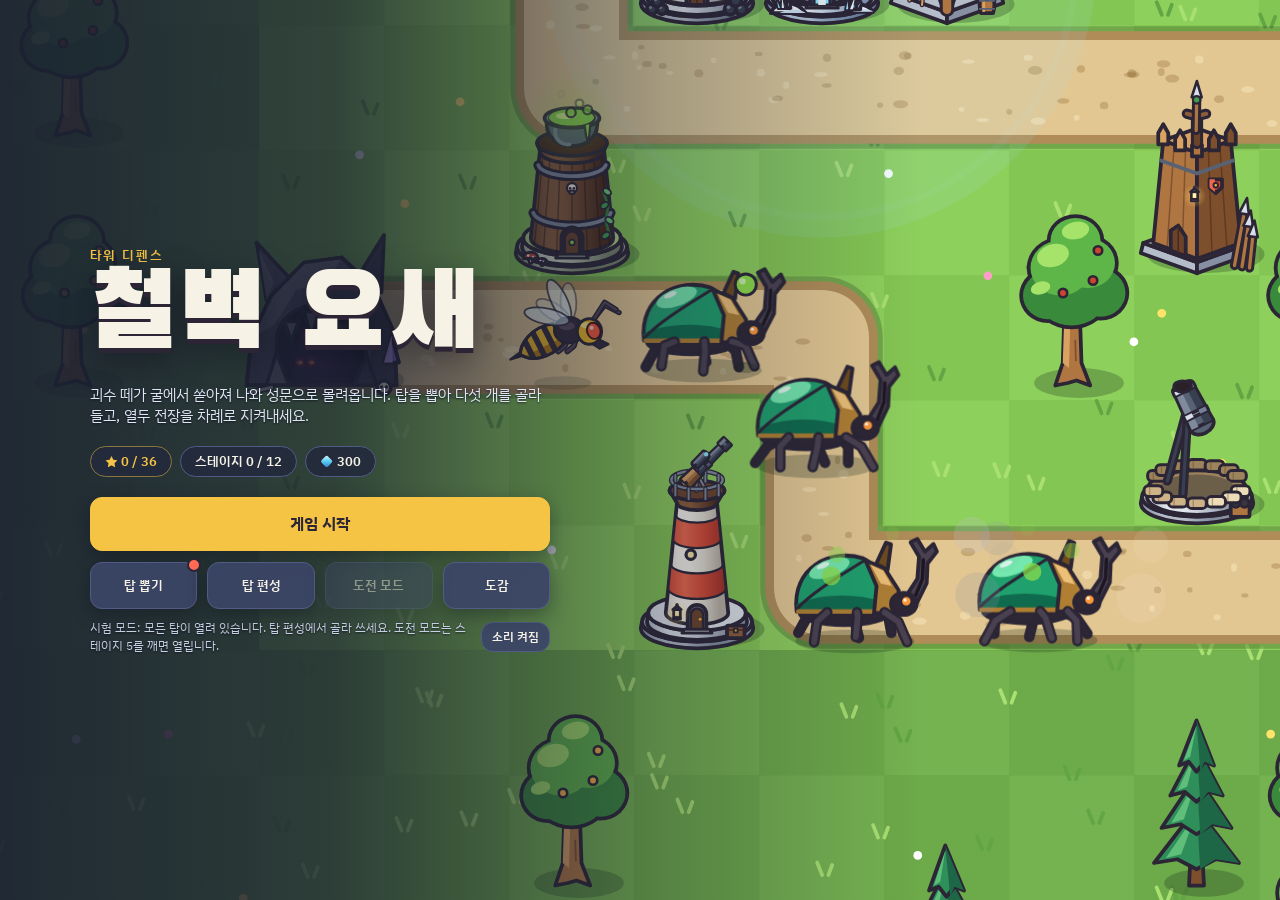
==== commit de11c4b4: "Add 30 towers: ten per rarity for common, rare, epic and legend Engine - Towers are now driven by a " ====
--- a/index.html
+++ b/index.html
@@ -288,6 +288,11 @@
 <script src="js/art/tower-flame.js"></script>
 <script src="js/art/tower-laser.js"></script>
 <script src="js/art/tower-lord.js"></script>
+<script src="js/art/kit.js"></script>
+<script src="js/art/towers-common.js"></script>
+<script src="js/art/towers-rare.js"></script>
+<script src="js/art/towers-epic.js"></script>
+<script src="js/art/towers-legend.js"></script>
 <script src="js/art/enemy-ant.js"></script>
 <script src="js/art/enemy-wolf.js"></script>
 <script src="js/art/enemy-beetle.js"></script>
--- a/css/style.css
+++ b/css/style.css
@@ -632,7 +632,12 @@
 .inv-left { display: grid; gap: 8px; min-width: 0; }
 .inv-left .label { margin: 4px 0 0; white-space: normal; font-size: clamp(12px, 0.95vw, 15px); }
 .slots { display: grid; grid-template-columns: repeat(5, minmax(0, 1fr)); gap: clamp(6px, 0.8vw, 12px); }
-.inv-grid { display: grid; grid-template-columns: repeat(5, minmax(0, 1fr)); gap: clamp(6px, 0.8vw, 12px); }
+/* 가진 탑이 많으므로 편성 칸보다 작은 카드로 촘촘히 늘어놓는다 */
+.inv-grid { display: grid; grid-template-columns: repeat(auto-fill, minmax(clamp(64px, 7.4vw, 124px), 1fr)); gap: clamp(5px, 0.6vw, 10px); }
+.inv-grid .tcard strong { font-size: clamp(11px, 0.95vw, 15px); }
+.inv-grid .tcard .rar { font-size: clamp(9px, 0.7vw, 11px); }
+.slots .tcard { max-width: 190px; }
+.slots { max-width: 980px; }
 .tcard {
   position: relative;
   min-width: 0;
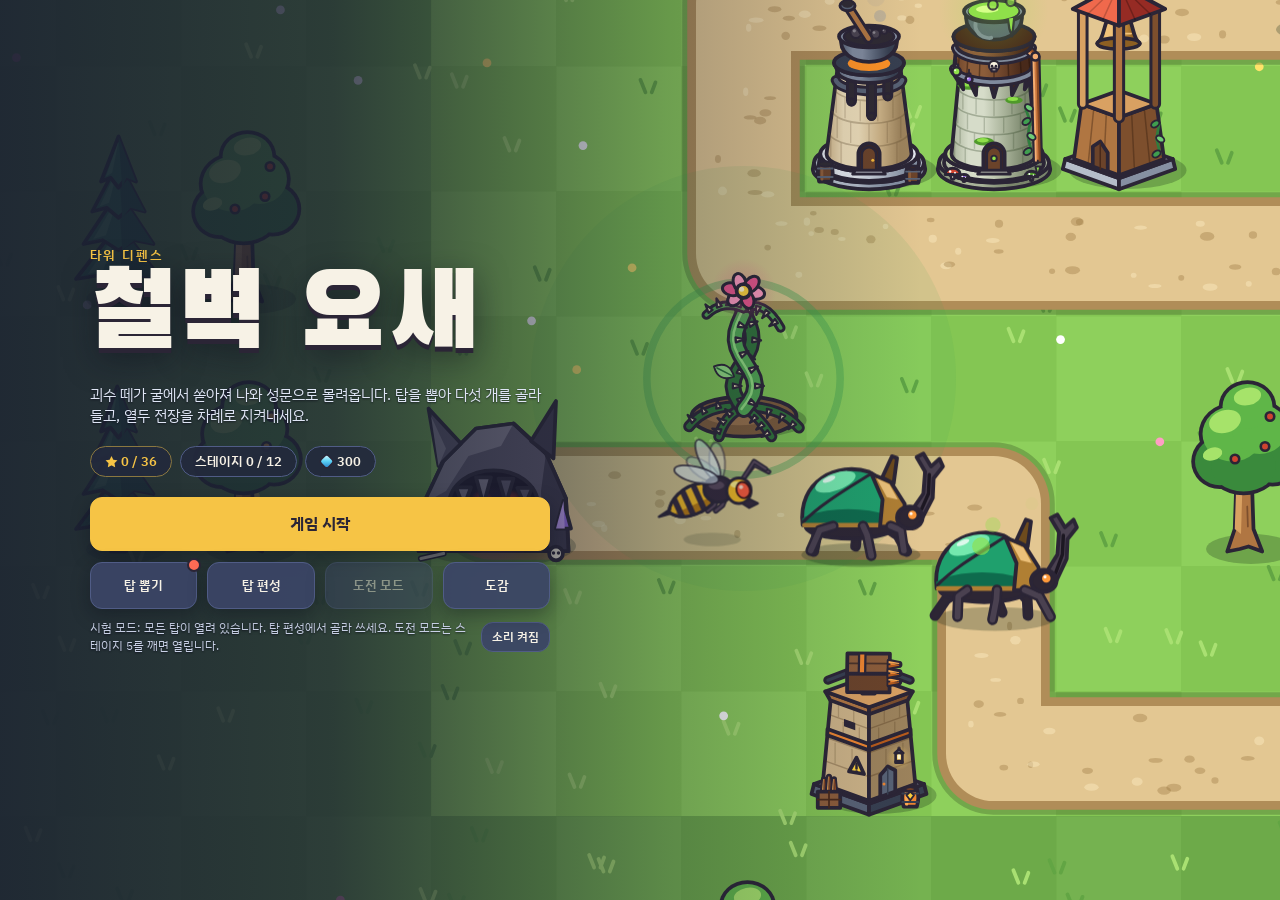
==== commit 94dd6de9: "탑 12종을 기존 그림체에 맞춰 다시 그리고 단계별 생김새를 뚜렷하게 북탑·사냥꾼 오두막·벌집탑·기관포탑·레일건탑·지진탑·저주탑·처형탑· 마법사의 탑·천문대·용의 탑·천둥신전을 탑" ====
--- a/index.html
+++ b/index.html
@@ -293,6 +293,18 @@
 <script src="js/art/towers-rare.js"></script>
 <script src="js/art/towers-epic.js"></script>
 <script src="js/art/towers-legend.js"></script>
+<script src="js/art/tower-drum.js"></script>
+<script src="js/art/tower-lodge.js"></script>
+<script src="js/art/tower-hive.js"></script>
+<script src="js/art/tower-gatling.js"></script>
+<script src="js/art/tower-railgun.js"></script>
+<script src="js/art/tower-quake.js"></script>
+<script src="js/art/tower-curse.js"></script>
+<script src="js/art/tower-reaper.js"></script>
+<script src="js/art/tower-wizard.js"></script>
+<script src="js/art/tower-observatory.js"></script>
+<script src="js/art/tower-dragon.js"></script>
+<script src="js/art/tower-storm.js"></script>
 <script src="js/art/enemy-ant.js"></script>
 <script src="js/art/enemy-wolf.js"></script>
 <script src="js/art/enemy-beetle.js"></script>
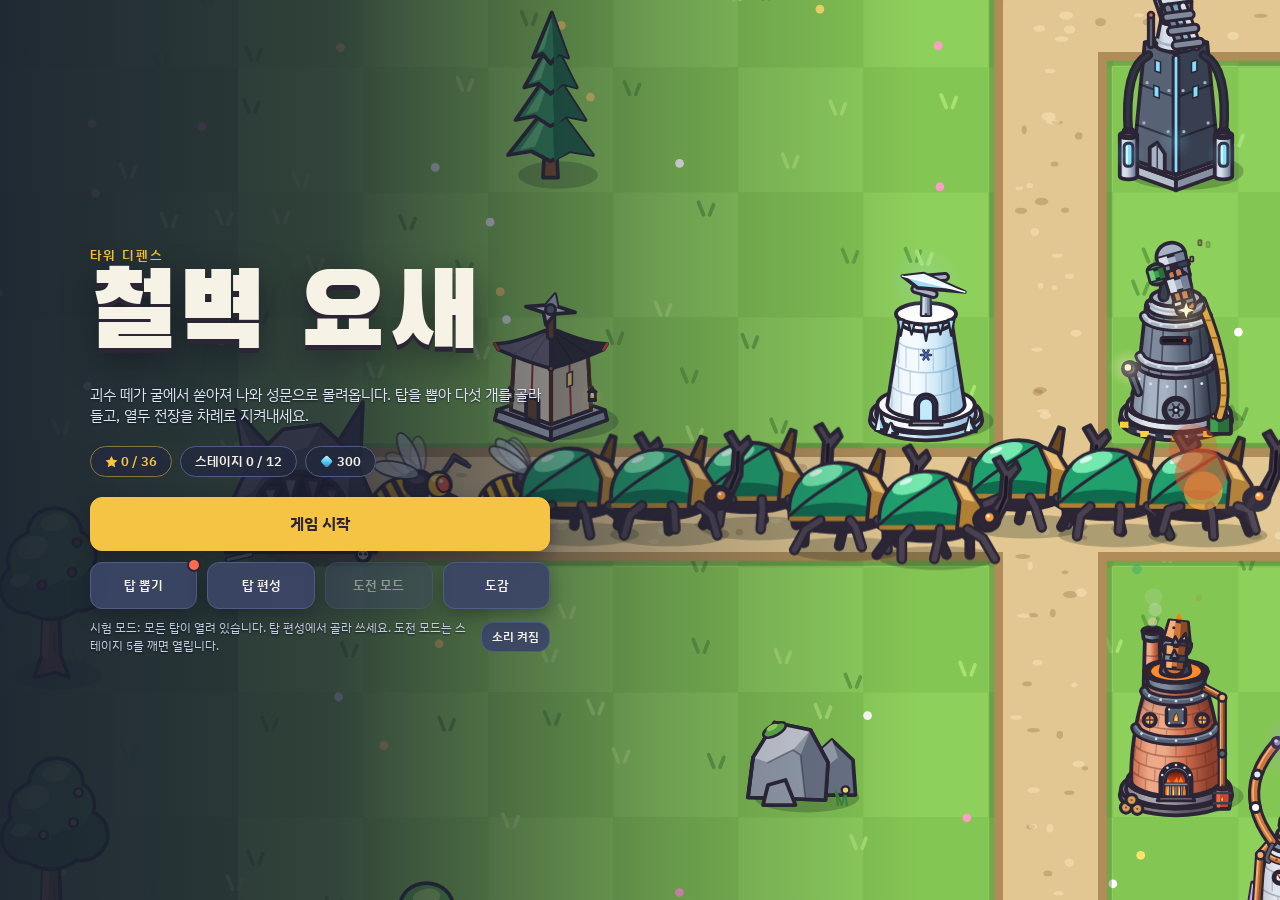
==== commit 166a747b: "신화 영웅 홍련 추가: 불꽃 검으로 연달아 베는 검사 길 가까이에 서서 다가온 적을 벤다. 화염파가 멀리서 넓게 태우는 쪽이라면 홍련은 사거리가 짧은 대신 빠르게 연달아 벤다.  " ====
--- a/index.html
+++ b/index.html
@@ -305,6 +305,7 @@
 <script src="js/art/tower-observatory.js"></script>
 <script src="js/art/tower-dragon.js"></script>
 <script src="js/art/tower-storm.js"></script>
+<script src="js/art/tower-blade.js"></script>
 <script src="js/art/enemy-ant.js"></script>
 <script src="js/art/enemy-wolf.js"></script>
 <script src="js/art/enemy-beetle.js"></script>
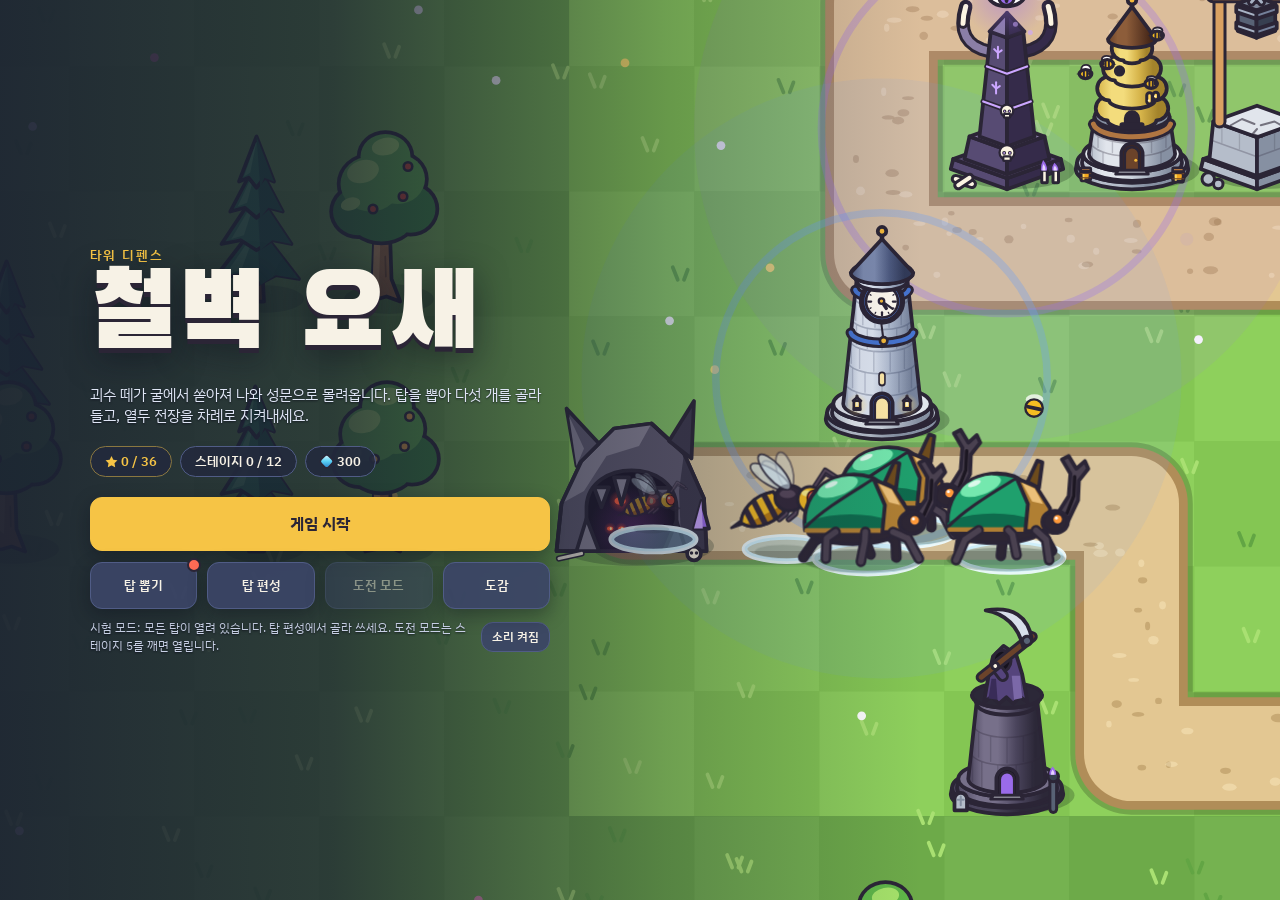
==== commit 18fb41bb: "신화 영웅 자월 추가: 보랏빛 큰 낫으로 초승달 검기를 날린다 적을 붙잡아 한데 묶어 터뜨리는 영웅이다.  - 기본: 초승달 검기 (곧게 날아가며 지나는 적을 모두 벤다),   세" ====
--- a/index.html
+++ b/index.html
@@ -306,6 +306,7 @@
 <script src="js/art/tower-dragon.js"></script>
 <script src="js/art/tower-storm.js"></script>
 <script src="js/art/tower-blade.js"></script>
+<script src="js/art/tower-moon.js"></script>
 <script src="js/art/enemy-ant.js"></script>
 <script src="js/art/enemy-wolf.js"></script>
 <script src="js/art/enemy-beetle.js"></script>
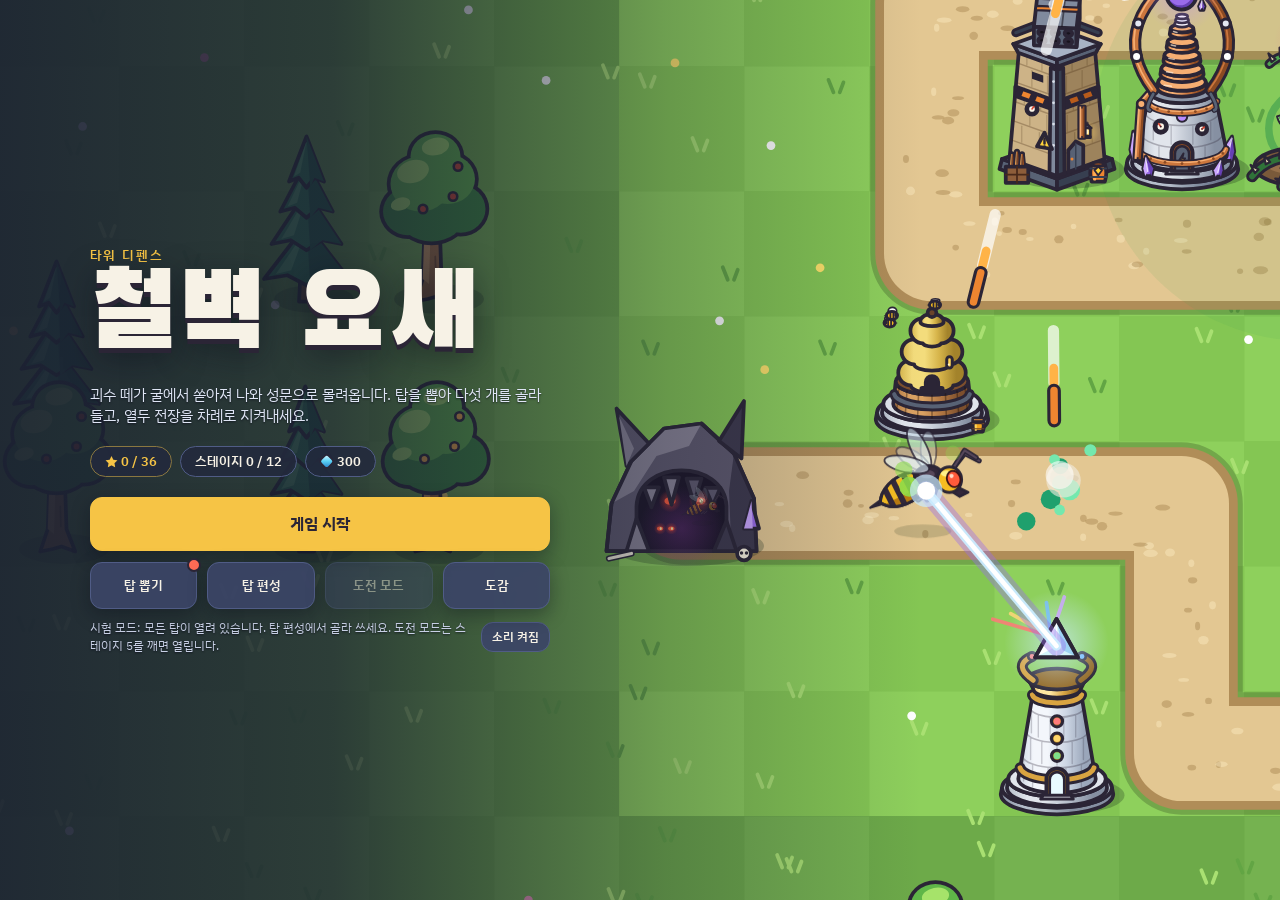
==== commit 92220cb7: "신화 영웅 야차 추가: 손톱으로 땅을 가르고, 3단에서 큰 귀신으로 변신한다 - 기본: 귀참 (곧게 달려가며 지나는 적을 모두 벤다), 세 번째 공격은 적을 쫓는 혼불 여럿 - 2" ====
--- a/index.html
+++ b/index.html
@@ -307,6 +307,7 @@
 <script src="js/art/tower-storm.js"></script>
 <script src="js/art/tower-blade.js"></script>
 <script src="js/art/tower-moon.js"></script>
+<script src="js/art/tower-oni.js"></script>
 <script src="js/art/enemy-ant.js"></script>
 <script src="js/art/enemy-wolf.js"></script>
 <script src="js/art/enemy-beetle.js"></script>
